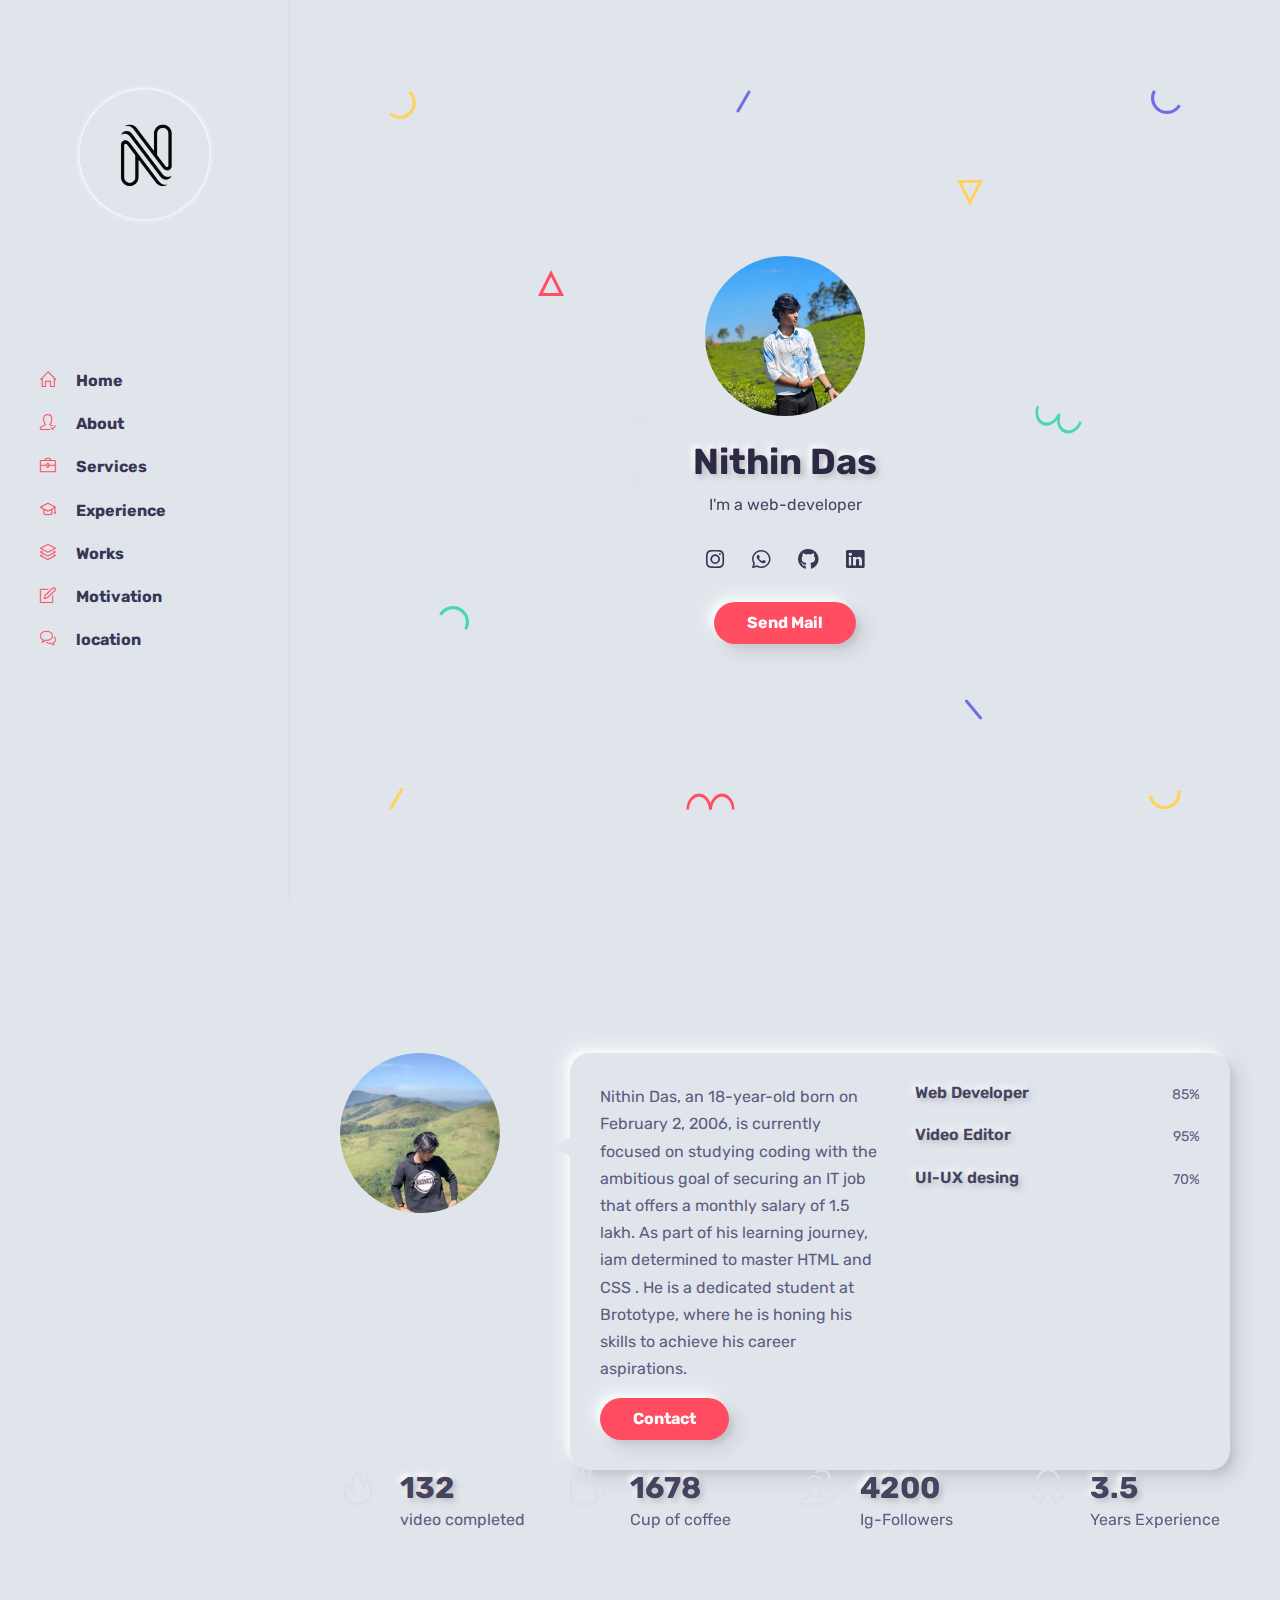
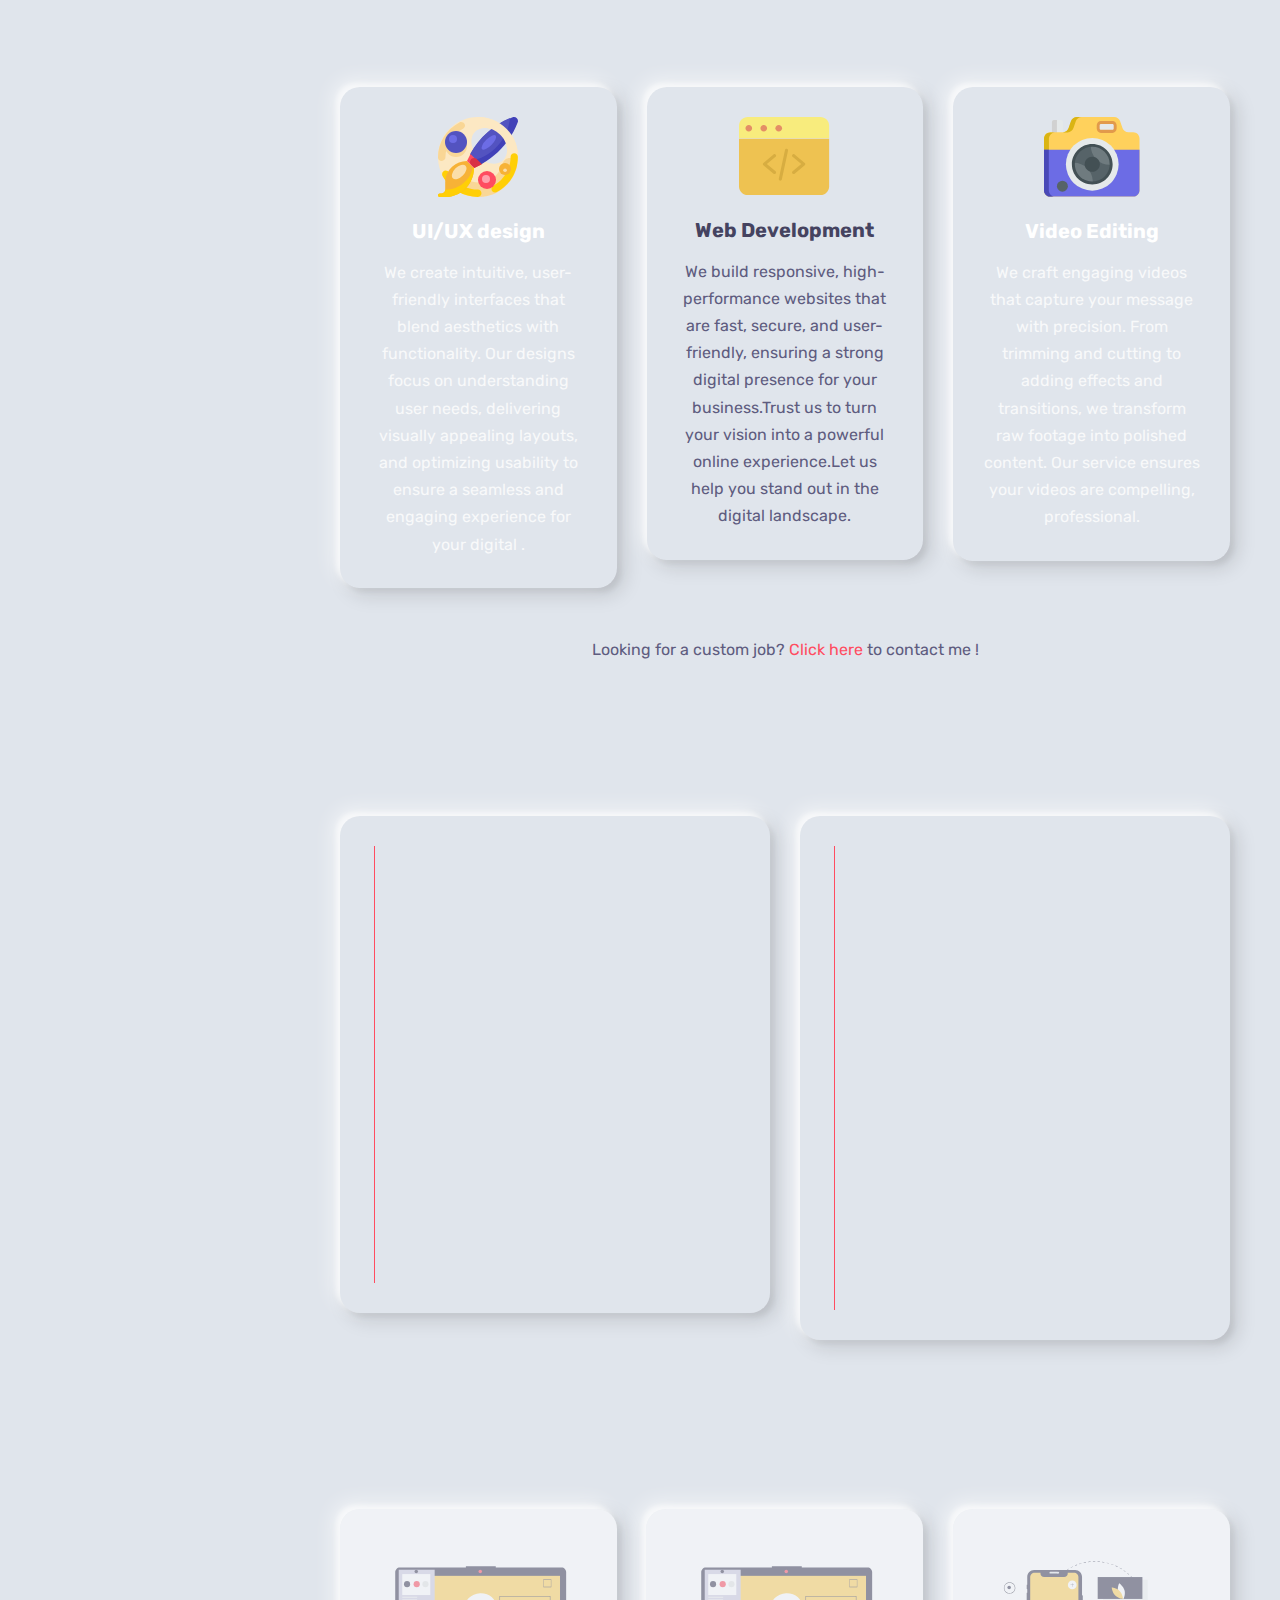
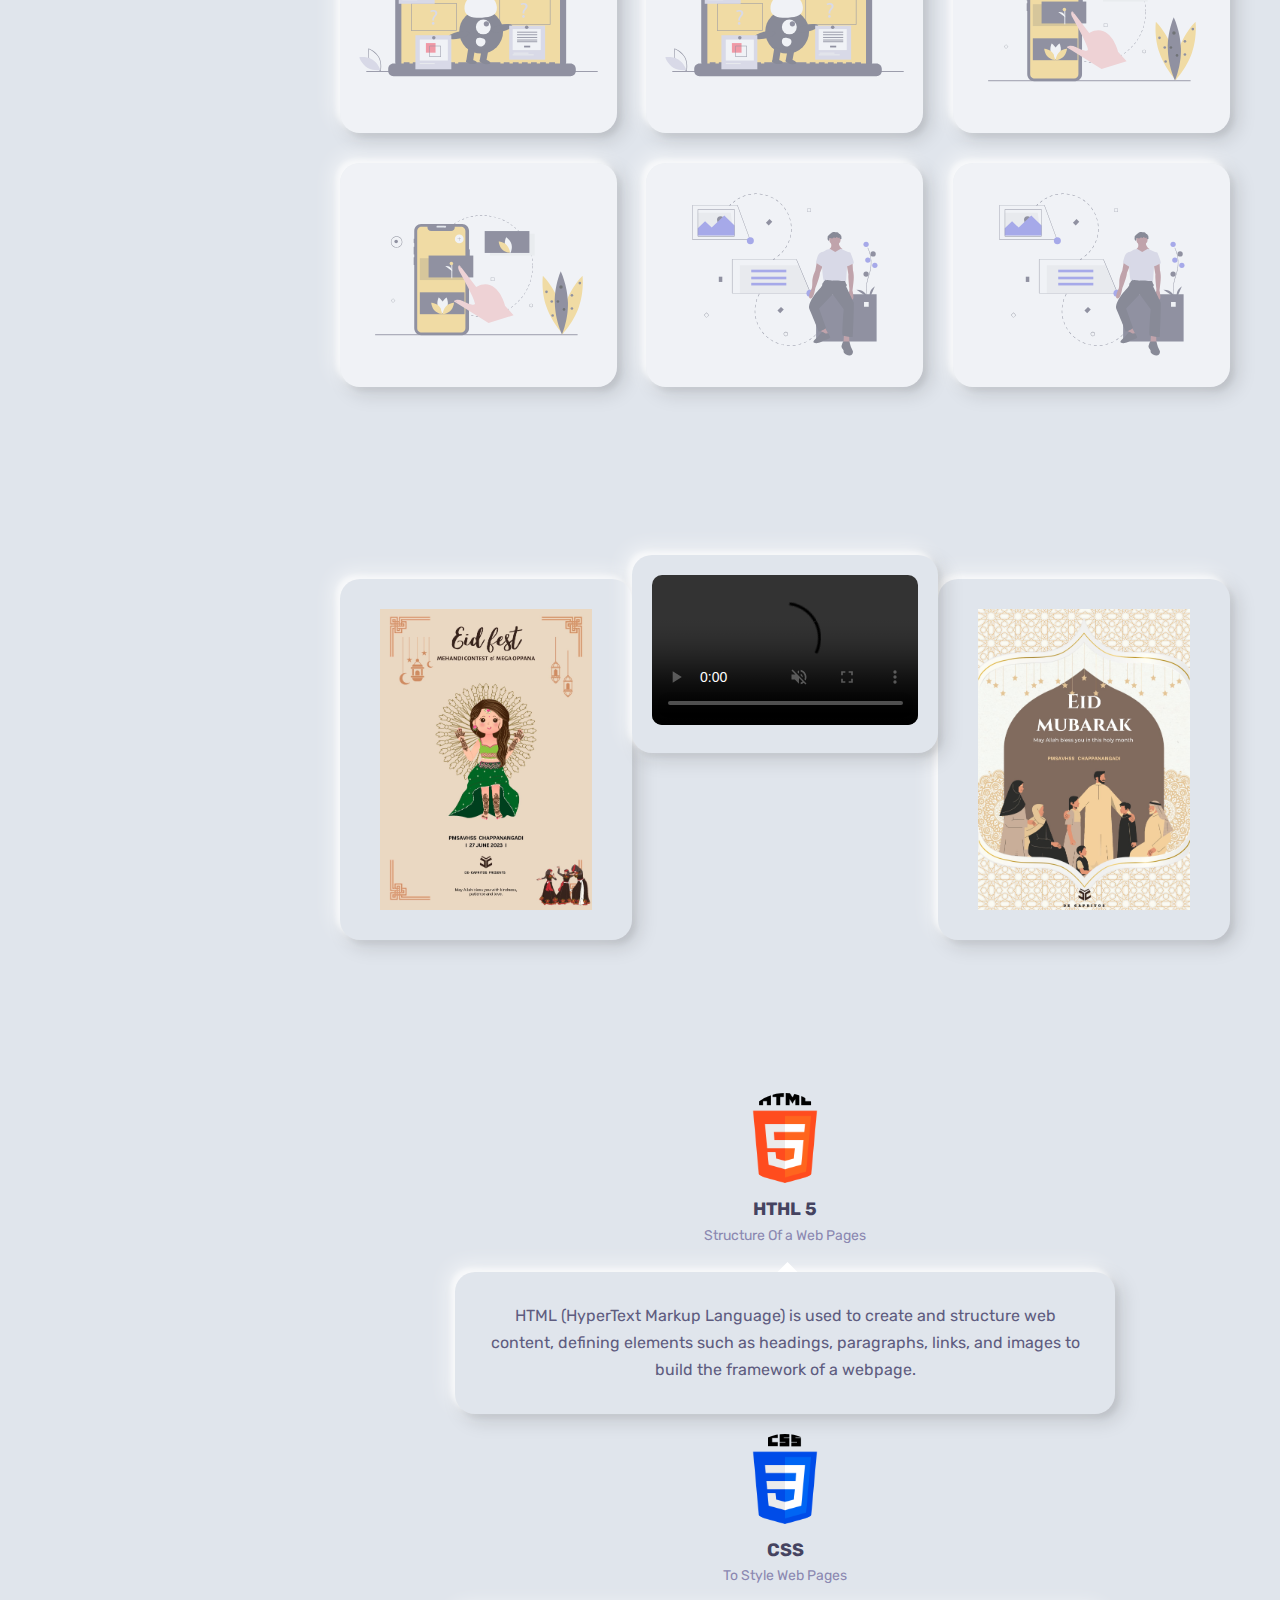
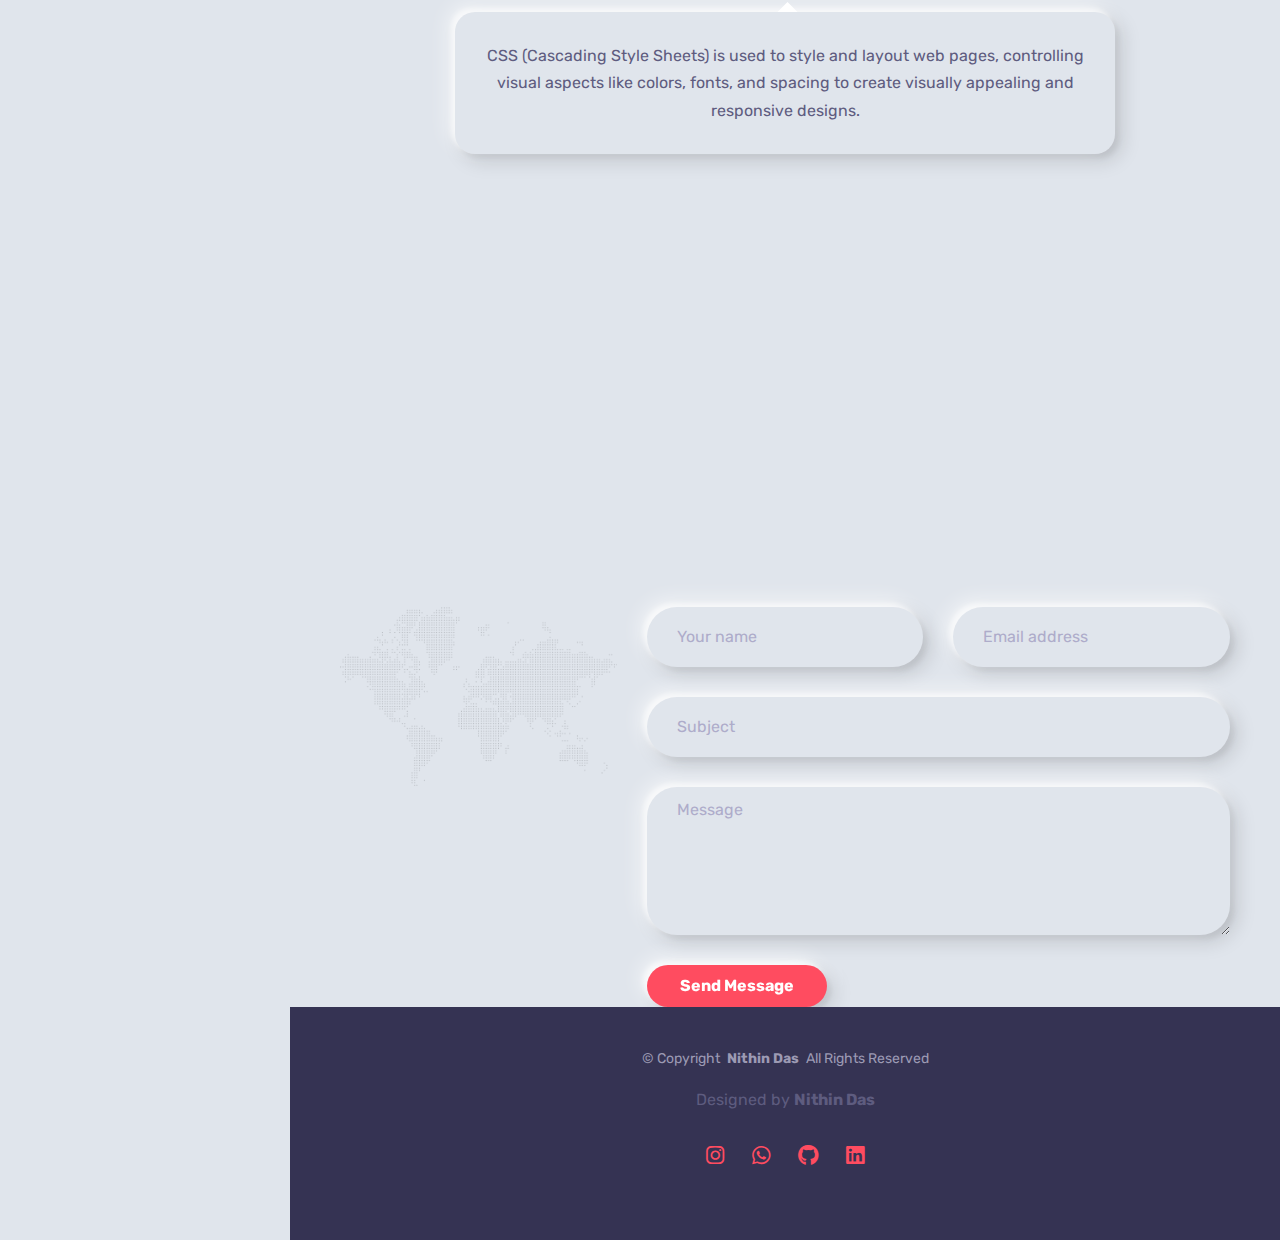
==== index.html @ 5ae53cc2 "nithin" ====
<!DOCTYPE html>
<html lang="en-US">

<head>
	<meta http-equiv="Content-Type" content="text/html; charset=UTF-8">
	<title>www.nithin.com</title>
	<meta name="description" content="Bolby - Portfolio/CV/Resume HTML Template">
	<meta name="viewport" content="width=device-width, initial-scale=1, maximum-scale=1">
	<link rel="shortcut icon" href="images/n letter logo p.png" type="image/x-icon">

	<!-- STYLESHEETS -->
	<link href="https://cdn.jsdelivr.net/npm/bootstrap@5.0.2/dist/css/bootstrap.min.css" rel="stylesheet"
		integrity="sha384-EVSTQN3/azprG1Anm3QDgpJLIm9Nao0Yz1ztcQTwFspd3yD65VohhpuuCOmLASjC" crossorigin="anonymous">
	<link rel="stylesheet" href="css/bootstrap.min.css" type="text/css" media="all">
	<link rel="stylesheet" href="css/all.min.css" type="text/css" media="all">
	<link rel="stylesheet" href="css/simple-line-icons.css" type="text/css" media="all">
	<link rel="stylesheet" href="css/slick.css" type="text/css" media="all">
	<link rel="stylesheet" href="css/animate.css" type="text/css" media="all">
	<link rel="stylesheet" href="css/magnific-popup.css" type="text/css" media="all">
	<link rel="stylesheet" href="css/style.css" type="text/css" media="all">
	<link rel="stylesheet" href="css/nithin.css">

	<script src="https://ajax.googleapis.com/ajax/libs/jquery/3.5.1/jquery.min.js"></script>
</head>

<body>

	<!-- Preloader -->
	<div id="preloader" class="light">
		<div class="outer">
			<!-- Google Chrome -->
			<div class="infinityChrome">
				<div></div>
				<div></div>
				<div></div>
			</div>

			<!-- Safari and others -->
			<div class="infinity">
				<div>
					<span></span>
				</div>
				<div>
					<span></span>
				</div>
				<div>
					<span></span>
				</div>
			</div>
			<!-- Stuff -->
			<svg xmlns="http://www.w3.org/2000/svg" version="1.1" class="goo-outer">
				<defs>
					<filter id="goo">
						<feGaussianBlur in="SourceGraphic" stdDeviation="6" result="blur" />
						<feColorMatrix in="blur" values="1 0 0 0 0  0 1 0 0 0  0 0 1 0 0  0 0 0 18 -7" result="goo" />
						<feBlend in="SourceGraphic" in2="goo" />
					</filter>
				</defs>
			</svg>
		</div>
	</div>

	<!-- mobile header -->
	<header class="mobile-header-1 light">
		<div class="container">
			<!-- menu icon -->
			<div class="menu-icon d-inline-flex mr-4">
				<button>
					<span></span>
				</button>
			</div>
			<!-- logo image -->
			<div class="site-logo">
				<a href="index-light.html">
					<img src="images/n letter logo p.png" alt="logo" />
				</a>
			</div>
		</div>
	</header>

	<!-- desktop header -->
	<header class="desktop-header-1 light d-flex align-items-start flex-column">

		<!-- logo image -->
		<div class="site-logo">
			<a href="index-light.html">
				<img src="images/n letter logo p.png" alt="logo" />
			</a>
		</div>

		<!-- main menu -->
		<nav>
			<ul class="vertical-menu scrollspy">
				<li class="active"><a href="#home"><i class="icon-home"></i>Home</a></li>
				<li><a href="#about"><i class="icon-user-following"></i>About</a></li>
				<li><a href="#services"><i class="icon-briefcase"></i>Services</a></li>
				<li><a href="#experience"><i class="icon-graduation"></i>Experience</a></li>
				<li><a href="#works"><i class="icon-layers"></i>Works</a></li>
				<li><a href="#blog"><i class="icon-note"></i>Motivation</a></li>
				<li><a href="https://www.google.com/maps/search/allpattakulamba/@11.006332,76.066238,430m/data=!3m1!1e3?entry=ttu"
						target="_blank"><i class="icon-bubbles"></i>location</a></li>
			</ul>
		</nav>

		<!-- site footer -->


	</header>

	<!-- main layout -->
	<main class="content">

		<!-- section home -->
		<section id="home" class="home d-flex light align-items-center">
			<div class="container">

				<!-- intro -->
				<div class="intro">
					<!-- avatar image -->
					<img src="images/1714668576615.jpg" alt="Bolby" class="mb-4  rounded-circle nithin" />

					<!-- info -->
					<h1 class="mb-2 mt-0">Nithin Das</h1>
					<span>I'm a <span class="text-rotating">web-developer,video editor
						</span></span>

					<!-- social icons -->
					<ul class="social-icons light list-inline mb-0 mt-4">
						<li class="list-inline-item"><a href="https://www.instagram.com/ni7hinxx/" target="_blank"><i
									class="fab fa-instagram"></i></a></li>
						<li class="list-inline-item"><a href="https://wa.link/eezrcc" target="_blank"><i
									class="fab fa-whatsapp"></i></a></li>
						<li class="list-inline-item"><a href="https://github.com/nithindas-k" target="_blank"><i
									class="fab fa-github"></i></a></li>
						<li class="list-inline-item"><a
								href="https://www.linkedin.com/in/nithin-das-9b932123a?utm_source=share&utm_campaign=share_via&utm_content=profile&utm_medium=android_app "
								target="_blank"><i class="fab fa-linkedin"></i></a></li>

					</ul>

					<!-- buttons -->
					<div class="mt-4">
						<a href="#contact" class="btn btn-default">Send Mail</a>
					</div>
				</div>

				<!-- scroll down mouse wheel -->
				<!-- <div class="scroll-down light">
				<a href="#about" class="mouse-wrapper">
					<span>Scroll Down</span>
					<span class="mouse">
						<span class="wheel"></span>
					</span>
				</a>
			</div> -->

				<!-- parallax layers -->
				<div class="parallax" data-relative-input="true">

					<svg width="27" height="29" data-depth="0.3" class="layer p1" xmlns="http://www.w3.org/2000/svg">
						<path
							d="M21.15625.60099c4.37954 3.67487 6.46544 9.40612 5.47254 15.03526-.9929 5.62915-4.91339 10.30141-10.2846 12.25672-5.37122 1.9553-11.3776.89631-15.75715-2.77856l2.05692-2.45134c3.50315 2.93948 8.3087 3.78663 12.60572 2.22284 4.297-1.5638 7.43381-5.30209 8.22768-9.80537.79387-4.50328-.8749-9.08872-4.37803-12.02821L21.15625.60099z"
							fill="#FFD15C" fill-rule="evenodd" />
					</svg>

					<svg width="26" height="26" data-depth="0.2" class="layer p2" xmlns="http://www.w3.org/2000/svg">
						<path d="M13 3.3541L2.42705 24.5h21.1459L13 3.3541z" stroke="#FF4C60" stroke-width="3"
							fill="none" fill-rule="evenodd" />
					</svg>

					<svg width="30" height="25" data-depth="0.3" class="layer p3" xmlns="http://www.w3.org/2000/svg">
						<path
							d="M.1436 8.9282C3.00213 3.97706 8.2841.92763 14.00013.92796c5.71605.00032 10.9981 3.04992 13.85641 8 2.8583 4.95007 2.8584 11.0491-.00014 16.00024l-2.77128-1.6c2.28651-3.96036 2.28631-8.84002.00011-12.8002-2.2862-3.96017-6.5124-6.40017-11.08513-6.4-4.57271.00018-8.79872 2.43984-11.08524 6.4002l-2.77128-1.6z"
							fill="#44D7B6" fill-rule="evenodd" />
					</svg>

					<svg width="15" height="23" data-depth="0.6" class="layer p4" xmlns="http://www.w3.org/2000/svg">
						<rect transform="rotate(30 9.86603 10.13397)" x="7" width="3" height="25" rx="1.5"
							fill="#FFD15C" fill-rule="evenodd" />
					</svg>

					<svg width="15" height="23" data-depth="0.2" class="layer p5" xmlns="http://www.w3.org/2000/svg">
						<rect transform="rotate(30 9.86603 10.13397)" x="7" width="3" height="25" rx="1.5"
							fill="#6C6CE5" fill-rule="evenodd" />
					</svg>

					<svg width="49" height="17" data-depth="0.5" class="layer p6" xmlns="http://www.w3.org/2000/svg">
						<g fill="#FF4C60" fill-rule="evenodd">
							<path
								d="M.5 16.5c0-5.71709 2.3825-10.99895 6.25-13.8567 3.8675-2.85774 8.6325-2.85774 12.5 0C23.1175 5.50106 25.5 10.78292 25.5 16.5H23c0-4.57303-1.90625-8.79884-5-11.08535-3.09375-2.28652-6.90625-2.28652-10 0C4.90625 7.70116 3 11.92697 3 16.5H.5z" />
							<path
								d="M23.5 16.5c0-5.71709 2.3825-10.99895 6.25-13.8567 3.8675-2.85774 8.6325-2.85774 12.5 0C46.1175 5.50106 48.5 10.78292 48.5 16.5H46c0-4.57303-1.90625-8.79884-5-11.08535-3.09375-2.28652-6.90625-2.28652-10 0-3.09375 2.28651-5 6.51232-5 11.08535h-2.5z" />
						</g>
					</svg>

					<svg width="26" height="26" data-depth="0.4" class="layer p7" xmlns="http://www.w3.org/2000/svg">
						<path d="M13 22.6459L2.42705 1.5h21.1459L13 22.6459z" stroke="#FFD15C" stroke-width="3"
							fill="none" fill-rule="evenodd" />
					</svg>

					<svg width="19" height="21" data-depth="0.3" class="layer p8" xmlns="http://www.w3.org/2000/svg">
						<rect transform="rotate(-40 6.25252 10.12626)" x="7" width="3" height="25" rx="1.5"
							fill="#6C6CE5" fill-rule="evenodd" />
					</svg>

					<svg width="30" height="25" data-depth="0.3" data-depth-y="-1.30" class="layer p9"
						xmlns="http://www.w3.org/2000/svg">
						<path
							d="M29.8564 16.0718c-2.85854 4.95114-8.1405 8.00057-13.85654 8.00024-5.71605-.00032-10.9981-3.04992-13.85641-8-2.8583-4.95007-2.8584-11.0491.00014-16.00024l2.77128 1.6c-2.28651 3.96036-2.28631 8.84002-.00011 12.8002 2.2862 3.96017 6.5124 6.40017 11.08513 6.4 4.57271-.00018 8.79872-2.43984 11.08524-6.4002l2.77128 1.6z"
							fill="#6C6CE5" fill-rule="evenodd" />
					</svg>

					<svg width="47" height="29" data-depth="0.2" class="layer p10" xmlns="http://www.w3.org/2000/svg">
						<g fill="#44D7B6" fill-rule="evenodd">
							<path
								d="M46.78878 17.19094c-1.95535 5.3723-6.00068 9.52077-10.61234 10.8834-4.61167 1.36265-9.0893-.26708-11.74616-4.27524-2.65686-4.00817-3.08917-9.78636-1.13381-15.15866l2.34923.85505c-1.56407 4.29724-1.2181 8.92018.90705 12.12693 2.12514 3.20674 5.70772 4.5107 9.39692 3.4202 3.68921-1.0905 6.92581-4.40949 8.48988-8.70673l2.34923.85505z" />
							<path
								d="M25.17585 9.32448c-1.95535 5.3723-6.00068 9.52077-10.61234 10.8834-4.61167 1.36264-9.0893-.26708-11.74616-4.27525C.16049 11.92447-.27182 6.14628 1.68354.77398l2.34923.85505c-1.56407 4.29724-1.2181 8.92018.90705 12.12692 2.12514 3.20675 5.70772 4.5107 9.39692 3.4202 3.68921-1.0905 6.92581-4.40948 8.48988-8.70672l2.34923.85505z" />
						</g>
					</svg>

					<svg width="33" height="20" data-depth="0.5" class="layer p11" xmlns="http://www.w3.org/2000/svg">
						<path
							d="M32.36774.34317c.99276 5.63023-1.09332 11.3614-5.47227 15.03536-4.37895 3.67396-10.3855 4.73307-15.75693 2.77837C5.76711 16.2022 1.84665 11.53014.8539 5.8999l3.15139-.55567c.7941 4.50356 3.93083 8.24147 8.22772 9.8056 4.29688 1.56413 9.10275.71673 12.60554-2.2227C28.34133 9.98771 30.01045 5.4024 29.21635.89884l3.15139-.55567z"
							fill="#FFD15C" fill-rule="evenodd" />
					</svg>

				</div>
			</div>

		</section>

		<!-- section about -->
		<section id="about">

			<div class="container">

				<!-- section title -->
				<h2 class="section-title wow fadeInUp">About Me</h2>

				<div class="spacer" data-height="60"></div>

				<div class="row">

					<div class="col-md-3">
						<div class="text-center text-md-left  ">
							<!-- avatar image -->
							<img src="images/two.jpg" alt="Bolby" class="rounded-circle new" />
						</div>
						<div class="spacer d-md-none d-lg-none" data-height="30"></div>
					</div>

					<div class="col-md-9 triangle-left-md triangle-top-sm">
						<div class="rounded bg-white shadow-dark padding-30">
							<div class="row">
								<div class="col-md-6">
									<!-- about text -->
									<p>Nithin Das, an 18-year-old born on February 2, 2006, is currently focused on
										studying
										coding with the ambitious goal of securing an IT job that offers a monthly
										salary of 1.5 lakh. As part of his learning journey, iam determined to
										master HTML and CSS . He is a dedicated student at
										Brototype, where he is honing his skills to achieve his career aspirations.</p>
									<div class="mt-3">
										<a href="#" class="btn btn-default">Contact</a>
									</div>
									<div class="spacer d-md-none d-lg-none" data-height="30"></div>
								</div>
								<div class="col-md-6">
									<!-- skill item -->
									<div class="skill-item">
										<div class="skill-info clearfix">
											<h4 class="float-left mb-3 mt-0">Web Developer</h4>
											<span class="float-right">85%</span>
										</div>
										<div class="progress">
											<div class="progress-bar data-background" role="progressbar"
												aria-valuemin="0" aria-valuemax="100" aria-valuenow="85"
												data-color="#FFD15C">
											</div>
										</div>
										<div class="spacer" data-height="20"></div>
									</div>

									<!-- skill item -->
									<div class="skill-item">
										<div class="skill-info clearfix">
											<h4 class="float-left mb-3 mt-0"> Video Editor</h4>
											<span class="float-right">95%</span>
										</div>
										<div class="progress">
											<div class="progress-bar data-background" role="progressbar"
												aria-valuemin="0" aria-valuemax="100" aria-valuenow="95"
												data-color="#FF4C60">
											</div>
										</div>
										<div class="spacer" data-height="20"></div>
									</div>

									<!-- skill item -->
									<div class="skill-item">
										<div class="skill-info clearfix">
											<h4 class="float-left mb-3 mt-0">UI-UX desing</h4>
											<span class="float-right">70%</span>
										</div>
										<div class="progress">
											<div class="progress-bar data-background" role="progressbar"
												aria-valuemin="0" aria-valuemax="100" aria-valuenow="70"
												data-color="#6C6CE5">
											</div>
										</div>
									</div>
								</div>
							</div>
						</div>
					</div>

				</div>
				<!-- row end -->

				<div class="spacer" data-height="70"></div>

				<div class="row">

					<div class="col-md-3 col-sm-6">
						<!-- fact item -->
						<div class="fact-item">
							<span class="icon icon-fire"></span>
							<div class="details">
								<h3 class="mb-0 mt-0 number"><em class="count">132</em></h3>
								<p class="mb-0">video completed</p>
							</div>
						</div>
						<div class="spacer d-md-none d-lg-none" data-height="30"></div>
					</div>

					<div class="col-md-3 col-sm-6">
						<!-- fact item -->
						<div class="fact-item">
							<span class="icon icon-cup"></span>
							<div class="details">
								<h3 class="mb-0 mt-0 number"><em class="count">1678</em></h3>
								<p class="mb-0">Cup of coffee</p>
							</div>
						</div>
						<div class="spacer d-md-none d-lg-none" data-height="30"></div>
					</div>

					<div class="col-md-3 col-sm-6">
						<!-- fact item -->
						<div class="fact-item">
							<span class="icon icon-people"></span>
							<div class="details">
								<h3 class="mb-0 mt-0 number"><em class="count">4200</em></h3>
								<p class="mb-0"> Ig-Followers</p>
							</div>
						</div>
						<div class="spacer d-md-none d-lg-none" data-height="30"></div>
					</div>

					<div class="col-md-3 col-sm-6">
						<!-- fact item -->
						<div class="fact-item">
							<span class="icon icon-badge"></span>
							<div class="details">
								<h3 class="mb-0 mt-0 number"><em class="count">3.5</em></h3>
								<p class="mb-0">Years Experience</p>
							</div>
						</div>
					</div>

				</div>

			</div>

		</section>

		<!-- section services -->
		<section id="services">

			<div class="container">

				<!-- section title -->
				<h2 class="section-title wow fadeInUp">Services</h2>

				<div class="spacer" data-height="60"></div>

				<div class="row">

					<div class="col-md-4">
						<!-- service box -->
						<div class="service-box rounded data-background padding-30 text-center text-light shadow-blue"
							data-color="#6C6CE5">
							<img src="images/service-1.svg" alt="UI/UX design" />
							<h3 class="mb-3 mt-0">UI/UX design</h3>
							<p class="mb-0">We create intuitive, user-friendly interfaces that blend aesthetics with
								functionality. Our designs focus on understanding user needs, delivering visually
								appealing layouts, and optimizing usability to ensure a seamless and engaging experience
								for your digital .</p>
						</div>
						<div class="spacer d-md-none d-lg-none" data-height="30"></div>
					</div>

					<div class="col-md-4" data-wow-delay="0.2s">
						<!-- service box -->
						<div class="service-box rounded data-background padding-30 text-center shadow-yellow"
							data-color="#F9D74C">
							<img src="images/service-2.svg" alt="UI/UX design" />
							<h3 class="mb-3 mt-0">Web Development</h3>
							<p class="mb-0">We build responsive, high-performance websites that are fast, secure, and
								user-friendly, ensuring a strong digital presence for your business.Trust us to turn
								your vision into a powerful online experience.Let us help you stand out in the digital
								landscape.

							</p>
						</div>
						<div class="spacer d-md-none d-lg-none" data-height="30"></div>
					</div>

					<div class="col-md-4" data-wow-delay="0.4s">
						<!-- service box -->
						<div class="service-box rounded data-background padding-30 text-center text-light shadow-pink"
							data-color="#F97B8B">
							<img src="images/service-3.svg" alt="UI/UX design" />
							<h3 class="mb-3 mt-0">Video Editing</h3>
							<p class="mb-0">We craft engaging videos that capture your message with precision. From
								trimming and cutting to adding effects and transitions, we transform raw footage into
								polished content. Our service ensures your videos are compelling, professional.</p>
						</div>
					</div>

				</div>

				<div class="mt-5 text-center">
					<p class="mb-0">Looking for a custom job? <a href="#contact">Click here</a> to contact me ! </p>
				</div>

			</div>

		</section>

		<!-- section experience -->
		<section id="experience">

			<div class="container">

				<!-- section title -->
				<h2 class="section-title wow fadeInUp">Education & Experience</h2>

				<div class="spacer" data-height="60"></div>

				<div class="row">

					<div class="col-md-6">

						<!-- timeline wrapper -->
						<div class="timeline edu bg-white rounded shadow-dark padding-30 overflow-hidden">

							<!-- timeline item -->
							<div class="timeline-container wow fadeInUp">
								<div class="content">
									<span class="time">2022</span>
									<h3 class="title">SSLC</h3>
									<p>I successfully completed my SSLC in 2022 at PMSAVHSS Chappanangadi School, where
										I built a strong foundation for my further studies and career ambitions.







									</p>
								</div>
							</div>

							<!-- timeline item -->
							<div class="timeline-container wow fadeInUp" data-wow-delay="0.2s">
								<div class="content">
									<span class="time">2022-2024</span>
									<h3 class="title">higher secondary</h3>
									<p>I completed my higher secondary education at PMSAVHSS Chappanangadi from 2022 to
										2024, further strengthening my academic foundation and preparing for my future
										career in the IT field.







									</p>
								</div>
							</div>

							<!-- timeline item -->


							<!-- main line -->
							<span class="line"></span>

						</div>

					</div>

					<div class="col-md-6">

						<!-- responsive spacer -->
						<div class="spacer d-md-none d-lg-none" data-height="30"></div>

						<!-- timeline wrapper -->
						<div class="timeline exp bg-white rounded shadow-dark padding-30 overflow-hidden">

							<!-- timeline item -->
							<div class="timeline-container wow fadeInUp">
								<div class="content">
									<span class="time">2022 to 2024</span>
									<h3 class="title">Video Editing</h3>
									<p>We turn raw footage into polished, professional videos with expert cuts, effects,
										and transitions. Let us enhance your story with high-quality editing that
										captivates your audience.
									</p>
								</div>
							</div>

							<!-- timeline item -->
							<div class="timeline-container wow fadeInUp" data-wow-delay="0.2s">
								<div class="content">
									<span class="time">currently</span>
									<h3 class="title">Brototype</h3>
									<p>Brototype is a top tech training institute that turns aspiring developers into
										industry-ready professionals through hands-on learning, real-world projects, and
										expert mentorship.







									</p>
								</div>
							</div>

							<!-- timeline item -->


							<!-- main line -->
							<span class="line"></span>

						</div>

					</div>

				</div>

			</div>

		</section>

		<!-- section works -->
		<section id="works">

			<div class="container">

				<!-- section title -->
				<h2 class="section-title wow fadeInUp">Recent works</h2>

				<div class="spacer" data-height="60"></div>



				<!-- portolio wrapper -->
				<div class="row portfolio-wrapper">

					<!-- kalolsavam item -->
					<div class="col-md-4 col-sm-6 grid-item art">
						<a href="images/main video.mp4" class="work-video">
							<div class="portfolio-item rounded shadow-dark">
								<div class="details">
									<span class="term">video</span>
									<h4 class="title">kalolsavam project </h4>
									<span class="more-button"><i class="icon-camrecorder"></i></span>
								</div>
								<div class="thumb">
									<img src="images/works/6.svg" alt="Portfolio-title" />
									<div class="mask"></div>
								</div>
							</div>
						</a>
					</div>

					<!-- portfolio item -->
					<div class="col-md-4 col-sm-6 grid-item creative design">
						<a href="images/ONAM.mp4" class="work-video">
							<div class="portfolio-item rounded shadow-dark">
								<div class="details">
									<span class="term">video</span>
									<h4 class="title">Onam</h4>
									<span class="more-button"><i class="icon-camrecorder"></i></span>
								</div>
								<div class="thumb">
									<img src="images/works/6.svg" alt="Portfolio-title" />
									<div class="mask"></div>
								</div>
							</div>
						</a>
						<div id="small-dialog" class="white-popup zoom-anim-dialog mfp-hide">
							<img src="images/single-work.svg" alt="Title" />
							<h2>Guest App Walkthrough Screens</h2>
							<p>Lorem ipsum dolor sit amet, consectetur adipiscing elit. Etiam hendrerit nibh in massa
								semper rutrum. In rhoncus eleifend mi id tempus.</p>
							<p>Donec consectetur, libero at pretium euismod, nisl felis lobortis urna, id tristique nisl
								lectus eget ligula.</p>
							<a href="#" class="btn btn-default">View on Dribbble</a>
						</div>
					</div>

					<!-- portfolio item -->
					<div class="col-md-4 col-sm-6 grid-item branding">
						<a href="https://nithindas-k.github.io/Netflix-clone-web-1/" target="_blank">
							<div class="portfolio-item rounded shadow-dark">
								<div class="details">
									<span class="term">website</span>
									<h4 class="title">netflix-clone</h4>
									<span class="more-button"><i class="icon-link"></i></span>
								</div>
								<div class="thumb">
									<img src="images/works/3.svg" alt="Portfolio-title" />
									<div class="mask"></div>
								</div>
							</div>
						</a>
					</div>

					<!-- portfolio item -->
					<div class="col-md-4 col-sm-6 grid-item creative">
						<a href="https://nithindas-k.github.io/tesla-clone-web-2/" target="_blank">
							<div class="portfolio-item rounded shadow-dark">
								<div class="details">
									<span class="term">website</span>
									<h4 class="title">Tesla-Clone</h4>
									<span class="more-button"><i class="icon-link"></i></span>
								</div>
								<div class="thumb">
									<img src="images/works/3.svg" alt="Portfolio-title" />
									<div class="mask"></div>
								</div>
							</div>
						</a>
					</div>

					<!-- portfolio item -->
					<div class="col-md-4 col-sm-6 grid-item art branding">
						<a href="#" class="gallery-link">
							<div class="portfolio-item rounded shadow-dark">
								<div class="details">
									<span class="term">Poster</span>
									<h4 class="title">Poster</h4>
									<span class="more-button"><i class="icon-picture"></i></span>
								</div>
								<div class="thumb">
									<img src="images/works/1.svg" alt="Portfolio-title" />
									<div class="mask"></div>
								</div>
							</div>
						</a>
						<div id="gallery-1" class="gallery mfp-hide">
							<a href="images/poster/onamposter.jpg"></a>
							<a href="images/poster/kalolsavamposter.jpg"></a>
						</div>
					</div>

					<!-- portfolio item -->
					<div class="col-md-4 col-sm-6 grid-item creative design">
						<a href="#" class="gallery-link">
							<div class="portfolio-item rounded shadow-dark">
								<div class="details">
									<span class="term">More poster</span>
									<h4 class="title">poster</h4>
									<span class="more-button"><i class="icon-picture"></i></span>
								</div>
								<div class="thumb">
									<img src="images/works/1.svg" alt="Portfolio-title" />
									<div class="mask"></div>
								</div>
							</div>
						</a>

						<div id="gallery-4" class="gallery mfp-hide">
							<a href="images/poster/chr.jpg"></a>
							<a href="images/poster/eid1.jpg"></a>
						</div>


					</div>

				</div>



			</div>

		</section>

		<!-- section prices -->
		<section id="prices">

			<div class="container">

				<!-- section title -->
				<h2 class="section-title wow fadeIn">popular works</h2>

				<div class="spacer" data-height="60"></div>

				<div class="row">

					<div class="col-md-4 pr-md-0 mt-md-4 mt-0">
						<!-- price item -->
						<div class="price-item bg-white rounded shadow-dark text-center">
							<img src="images/poster/girl.jpg" alt="">

						</div>
					</div>

					<div class="col-md-4 px-md-0 my-4 my-md-0">
						<!-- price item recommended-->
						<div class="price-item bg-white rounded shadow-dark text-center best  video  ">
							<span class="badge"></span>

							<video src="images/CAR.mp4" controls muted loop autoplay width="100%" height="100%"></video>
						</div>
					</div>

					<div class="col-md-4 pl-md-0 mt-md-4 mt-0">
						<!-- price item -->
						<div class="price-item bg-white rounded shadow-dark text-center">

							<img src="images/poster/edi2.jpg" alt="">
						</div>
					</div>

				</div>

			</div>

		</section>

		<!-- section testimonials -->
		<section id="testimonials">

			<div class="container">

				<!-- section title -->
				<h2 class="section-title wow fadeInUp">Languages</h2>

				<div class="spacer" data-height="60"></div>

				<!-- testimonials wrapper -->
				<div class="testimonials-wrapper">

					<!-- testimonial item -->
					<div class="testimonial-item text-center mx-auto">
						<div class="thumb mb-3 mx-auto">
							<img src="images/html-5.png" alt="customer-name" id="language" />
						</div>
						<h4 class="mt-3 mb-0">HTHL 5</h4>
						<span class="subtitle">Structure Of a Web Pages</span>
						<div class="bg-white padding-30 shadow-dark rounded triangle-top position-relative mt-4">
							<p class="mb-0">HTML (HyperText Markup Language) is used to create and structure web
								content, defining elements such as headings, paragraphs, links, and images to build the
								framework of a webpage.

							</p>
						</div>
					</div>

					<!-- testimonial item -->
					<div class="testimonial-item text-center mx-auto">
						<div class="thumb mb-3 mx-auto">
							<img src="images/css-3.png" alt="customer-name" id="language" />
						</div>
						<h4 class="mt-3 mb-0">CSS</h4>
						<span class="subtitle">To Style Web Pages</span>
						<div class="bg-white padding-30 shadow-dark rounded triangle-top position-relative mt-4">
							<p class="mb-0">CSS (Cascading Style Sheets) is used to style and layout web pages,
								controlling visual aspects like colors, fonts, and spacing to create visually appealing
								and responsive designs.






							</p>
						</div>
					</div>

				</div>



			</div>

		</section>

		<!-- section blog -->
		<section id="blog">

			<div class="container">

				<!-- section title -->
				<h2 class="section-title wow fadeInUp">Motivational Thoughts</h2>

				<div class="spacer" data-height="60"></div>

				<div class="row blog-wrapper">

					<div class="col-md-4">
						<!-- blog item -->
						<div class="blog-item rounded bg-white shadow-dark wow fadeIn">
							<div class="thumb" style="text-align: center;">
								<h3>"Dream big, work relentlessly,  &nbsp;succeed....."</h3>
									
								
							</div>
							
						</div>
					</div>

					<div class="col-md-4">
						<!-- blog item -->
						<div class="blog-item rounded bg-white shadow-dark wow fadeIn">
							<div class="thumb" style="text-align: center;">
								<h3>
									"Believe, strive, persist, achieve, repeat."</h3>
							</div>
							
						</div>
					</div>

					<div class="col-md-4">
						<!-- blog item -->
						<div class="blog-item rounded bg-white shadow-dark wow fadeIn">
							<div class="thumb" style="text-align: center;" >
							<h3>"Stay focused, conquer every challenge."</h3>
							</div>
							
						</div>
					</div>

				</div>

			</div>

		</section>

		<!-- section contact -->
		<section id="contact">

			<div class="container">

				<!-- section title -->
				<h2 class="section-title wow fadeInUp">For More Details</h2>

				<div class="spacer" data-height="60"></div>

				<div class="row">

					<div class="col-md-4">
						<!-- contact info -->
						<div class="contact-info">
							<h3 class="wow fadeInUp">Let's talk about everything!</h3>

						</div>
					</div>

					<div class="col-md-8">
						<!-- Contact Form -->
						<form id="submit-form"  class="contact-form mt-6" >

							<div class="messages"></div>

							<div class="row">
								<div class="column col-md-6">
									<!-- Name input -->
									<div class="form-group">
										<input type="text" class="form-control" name="InputName" id="InputName"
											placeholder="Your name" required="required" data-error="Name is required.">
										<div class="help-block with-errors"></div>
									</div>
								</div>

								<div class="column col-md-6">
									<!-- Email input -->
									<div class="form-group">
										<input type="email" class="form-control" id="InputEmail" name="InputEmail"
											placeholder="Email address" required="required"
											data-error="Email is required.">
										<div class="help-block with-errors"></div>
									</div>
								</div>

								<div class="column col-md-12">
									<!-- Email input -->
									<div class="form-group">
										<input type="text" class="form-control" id="InputSubject" name="InputSubject"
											placeholder="Subject" required="required" data-error="Subject is required.">
										<div class="help-block with-errors"></div>
									</div>
								</div>

								<div class="column col-md-12">
									<!-- Message textarea -->
									<div class="form-group">
										<textarea name="InputMessage" id="InputMessage" class="form-control" rows="5"
											placeholder="Message" required="required"
											data-error="Message is required."></textarea>
										<div class="help-block with-errors"></div>
									</div>
								</div>
							</div>

							<button type="submit" name="submit" id="submit" value="Submit" class="btn btn-default">Send
								Message</button><!-- Send Button -->

						</form>
						<!-- Contact Form end -->
					</div>

				</div>

			</div>

		</section>

		<div class="spacer" data-height="96"></div>
		<footer id="footer" class="footer position-relative light-background">

			<div class="container">
			  <div class="copyright text-center ">
				<p>© <span>Copyright</span> <strong class="px-1 sitename">Nithin Das</strong> <span>All Rights Reserved</span></p>
			  </div>
			  <div class="credits">
				<!-- All the links in the footer should remain intact. -->
				<!-- You can delete the links only if you've purchased the pro version. -->
				<!-- Licensing information: https://bootstrapmade.com/license/ -->
				<!-- Purchase the pro version with working PHP/AJAX contact form: [buy-url] -->
				Designed by <b>Nithin Das</b>



				<ul class="social-icons light list-inline mb-0 mt-4">
					<li class="list-inline-item"><a href="https://www.instagram.com/ni7hinxx/" target="_blank"><i
								class="fab fa-instagram"></i></a></li>
					<li class="list-inline-item"><a href="https://wa.link/eezrcc" target="_blank"><i
								class="fab fa-whatsapp"></i></a></li>
					<li class="list-inline-item"><a href="https://github.com/nithindas-k" target="_blank"><i
								class="fab fa-github"></i></a></li>
					<li class="list-inline-item"><a
							href="https://www.linkedin.com/in/nithin-das-9b932123a?utm_source=share&utm_campaign=share_via&utm_content=profile&utm_medium=android_app "
							target="_blank"><i class="fab fa-linkedin"></i></a></li>

				</ul>

			  </div>


			  
			</div>
		
		  </footer>
	

	</main>









	<!-- Go to top button -->
	<a href="javascript:" id="return-to-top"><i class="fas fa-arrow-up"></i></a>

	<!-- SCRIPTS -->





	<script src="https://cdn.jsdelivr.net/npm/bootstrap@5.0.2/dist/js/bootstrap.bundle.min.js"
		integrity="sha384-MrcW6ZMFYlzcLA8Nl+NtUVF0sA7MsXsP1UyJoMp4YLEuNSfAP+JcXn/tWtIaxVXM"
		crossorigin="anonymous"></script>
	<script src="js/jquery-1.12.3.min.js"></script>
	<script src="js/jquery.easing.min.js"></script>
	<script src="js/jquery.waypoints.min.js"></script>
	<script src="js/jquery.counterup.min.js"></script>
	<script src="js/popper.min.js"></script>
	<script src="js/bootstrap.min.js"></script>
	<script src="js/isotope.pkgd.min.js"></script>
	<script src="js/infinite-scroll.min.js"></script>
	<script src="js/imagesloaded.pkgd.min.js"></script>
	<script src="js/slick.min.js"></script>
	<script src="js/contact.js"></script>
	<script src="js/validator.js"></script>
	<script src="js/wow.min.js"></script>
	<script src="js/morphext.min.js"></script>
	<script src="js/parallax.min.js"></script>
	<script src="js/jquery.magnific-popup.min.js"></script>
	<script src="js/custom.js"></script>


	<script>
		$("#submit-form").submit((e) => {
			e.preventDefault()
			$.ajax({
				url: "https://script.google.com/macros/s/AKfycbw_FPr2-Yzl5ifQ8MXSOwlZBTRmEhjuhtWpzKRJJG5H2gK8aohpOBWMuZoRgjguPM1C/exec",
				data: $("#submit-form").serialize(),
				method: "post",
				success: function (response) {
					// alert("Form submitted successfully")
					// window.location.reload()
					 window.location.href = "last.html"
				},
				error: function (err) {
					alert("Something Error")

				}
			})
		})
	</script>






</body>

</html>
---- css/simple-line-icons.css ----
@font-face {
  font-family: 'simple-line-icons';
  src: url('../fonts/Simple-Line-Iconsb26c.eot?v=2.4.0');
  src: url('../fonts/Simple-Line-Iconsb26c.eot?v=2.4.0#iefix') format('embedded-opentype'), url('../fonts/Simple-Line-Iconsb26c.html?v=2.4.0') format('woff2'), url('../fonts/Simple-Line-Iconsb26c.ttf?v=2.4.0') format('truetype'), url('../fonts/Simple-Line-Iconsb26c.woff?v=2.4.0') format('woff'), url('../fonts/Simple-Line-Iconsb26c.svg?v=2.4.0#simple-line-icons') format('svg');
  font-weight: normal;
  font-style: normal;
}
/*
 Use the following CSS code if you want to have a class per icon.
 Instead of a list of all class selectors, you can use the generic [class*="icon-"] selector, but it's slower:
*/
.icon-user,
.icon-people,
.icon-user-female,
.icon-user-follow,
.icon-user-following,
.icon-user-unfollow,
.icon-login,
.icon-logout,
.icon-emotsmile,
.icon-phone,
.icon-call-end,
.icon-call-in,
.icon-call-out,
.icon-map,
.icon-location-pin,
.icon-direction,
.icon-directions,
.icon-compass,
.icon-layers,
.icon-menu,
.icon-list,
.icon-options-vertical,
.icon-options,
.icon-arrow-down,
.icon-arrow-left,
.icon-arrow-right,
.icon-arrow-up,
.icon-arrow-up-circle,
.icon-arrow-left-circle,
.icon-arrow-right-circle,
.icon-arrow-down-circle,
.icon-check,
.icon-clock,
.icon-plus,
.icon-minus,
.icon-close,
.icon-event,
.icon-exclamation,
.icon-organization,
.icon-trophy,
.icon-screen-smartphone,
.icon-screen-desktop,
.icon-plane,
.icon-notebook,
.icon-mustache,
.icon-mouse,
.icon-magnet,
.icon-energy,
.icon-disc,
.icon-cursor,
.icon-cursor-move,
.icon-crop,
.icon-chemistry,
.icon-speedometer,
.icon-shield,
.icon-screen-tablet,
.icon-magic-wand,
.icon-hourglass,
.icon-graduation,
.icon-ghost,
.icon-game-controller,
.icon-fire,
.icon-eyeglass,
.icon-envelope-open,
.icon-envelope-letter,
.icon-bell,
.icon-badge,
.icon-anchor,
.icon-wallet,
.icon-vector,
.icon-speech,
.icon-puzzle,
.icon-printer,
.icon-present,
.icon-playlist,
.icon-pin,
.icon-picture,
.icon-handbag,
.icon-globe-alt,
.icon-globe,
.icon-folder-alt,
.icon-folder,
.icon-film,
.icon-feed,
.icon-drop,
.icon-drawer,
.icon-docs,
.icon-doc,
.icon-diamond,
.icon-cup,
.icon-calculator,
.icon-bubbles,
.icon-briefcase,
.icon-book-open,
.icon-basket-loaded,
.icon-basket,
.icon-bag,
.icon-action-undo,
.icon-action-redo,
.icon-wrench,
.icon-umbrella,
.icon-trash,
.icon-tag,
.icon-support,
.icon-frame,
.icon-size-fullscreen,
.icon-size-actual,
.icon-shuffle,
.icon-share-alt,
.icon-share,
.icon-rocket,
.icon-question,
.icon-pie-chart,
.icon-pencil,
.icon-note,
.icon-loop,
.icon-home,
.icon-grid,
.icon-graph,
.icon-microphone,
.icon-music-tone-alt,
.icon-music-tone,
.icon-earphones-alt,
.icon-earphones,
.icon-equalizer,
.icon-like,
.icon-dislike,
.icon-control-start,
.icon-control-rewind,
.icon-control-play,
.icon-control-pause,
.icon-control-forward,
.icon-control-end,
.icon-volume-1,
.icon-volume-2,
.icon-volume-off,
.icon-calendar,
.icon-bulb,
.icon-chart,
.icon-ban,
.icon-bubble,
.icon-camrecorder,
.icon-camera,
.icon-cloud-download,
.icon-cloud-upload,
.icon-envelope,
.icon-eye,
.icon-flag,
.icon-heart,
.icon-info,
.icon-key,
.icon-link,
.icon-lock,
.icon-lock-open,
.icon-magnifier,
.icon-magnifier-add,
.icon-magnifier-remove,
.icon-paper-clip,
.icon-paper-plane,
.icon-power,
.icon-refresh,
.icon-reload,
.icon-settings,
.icon-star,
.icon-symbol-female,
.icon-symbol-male,
.icon-target,
.icon-credit-card,
.icon-paypal,
.icon-social-tumblr,
.icon-social-twitter,
.icon-social-facebook,
.icon-social-instagram,
.icon-social-linkedin,
.icon-social-pinterest,
.icon-social-github,
.icon-social-google,
.icon-social-reddit,
.icon-social-skype,
.icon-social-dribbble,
.icon-social-behance,
.icon-social-foursqare,
.icon-social-soundcloud,
.icon-social-spotify,
.icon-social-stumbleupon,
.icon-social-youtube,
.icon-social-dropbox,
.icon-social-vkontakte,
.icon-social-steam {
  font-family: 'simple-line-icons';
  speak: none;
  font-style: normal;
  font-weight: normal;
  font-variant: normal;
  text-transform: none;
  line-height: 1;
  /* Better Font Rendering =========== */
  -webkit-font-smoothing: antialiased;
  -moz-osx-font-smoothing: grayscale;
}
.icon-user:before {
  content: "\e005";
}
.icon-people:before {
  content: "\e001";
}
.icon-user-female:before {
  content: "\e000";
}
.icon-user-follow:before {
  content: "\e002";
}
.icon-user-following:before {
  content: "\e003";
}
.icon-user-unfollow:before {
  content: "\e004";
}
.icon-login:before {
  content: "\e066";
}
.icon-logout:before {
  content: "\e065";
}
.icon-emotsmile:before {
  content: "\e021";
}
.icon-phone:before {
  content: "\e600";
}
.icon-call-end:before {
  content: "\e048";
}
.icon-call-in:before {
  content: "\e047";
}
.icon-call-out:before {
  content: "\e046";
}
.icon-map:before {
  content: "\e033";
}
.icon-location-pin:before {
  content: "\e096";
}
.icon-direction:before {
  content: "\e042";
}
.icon-directions:before {
  content: "\e041";
}
.icon-compass:before {
  content: "\e045";
}
.icon-layers:before {
  content: "\e034";
}
.icon-menu:before {
  content: "\e601";
}
.icon-list:before {
  content: "\e067";
}
.icon-options-vertical:before {
  content: "\e602";
}
.icon-options:before {
  content: "\e603";
}
.icon-arrow-down:before {
  content: "\e604";
}
.icon-arrow-left:before {
  content: "\e605";
}
.icon-arrow-right:before {
  content: "\e606";
}
.icon-arrow-up:before {
  content: "\e607";
}
.icon-arrow-up-circle:before {
  content: "\e078";
}
.icon-arrow-left-circle:before {
  content: "\e07a";
}
.icon-arrow-right-circle:before {
  content: "\e079";
}
.icon-arrow-down-circle:before {
  content: "\e07b";
}
.icon-check:before {
  content: "\e080";
}
.icon-clock:before {
  content: "\e081";
}
.icon-plus:before {
  content: "\e095";
}
.icon-minus:before {
  content: "\e615";
}
.icon-close:before {
  content: "\e082";
}
.icon-event:before {
  content: "\e619";
}
.icon-exclamation:before {
  content: "\e617";
}
.icon-organization:before {
  content: "\e616";
}
.icon-trophy:before {
  content: "\e006";
}
.icon-screen-smartphone:before {
  content: "\e010";
}
.icon-screen-desktop:before {
  content: "\e011";
}
.icon-plane:before {
  content: "\e012";
}
.icon-notebook:before {
  content: "\e013";
}
.icon-mustache:before {
  content: "\e014";
}
.icon-mouse:before {
  content: "\e015";
}
.icon-magnet:before {
  content: "\e016";
}
.icon-energy:before {
  content: "\e020";
}
.icon-disc:before {
  content: "\e022";
}
.icon-cursor:before {
  content: "\e06e";
}
.icon-cursor-move:before {
  content: "\e023";
}
.icon-crop:before {
  content: "\e024";
}
.icon-chemistry:before {
  content: "\e026";
}
.icon-speedometer:before {
  content: "\e007";
}
.icon-shield:before {
  content: "\e00e";
}
.icon-screen-tablet:before {
  content: "\e00f";
}
.icon-magic-wand:before {
  content: "\e017";
}
.icon-hourglass:before {
  content: "\e018";
}
.icon-graduation:before {
  content: "\e019";
}
.icon-ghost:before {
  content: "\e01a";
}
.icon-game-controller:before {
  content: "\e01b";
}
.icon-fire:before {
  content: "\e01c";
}
.icon-eyeglass:before {
  content: "\e01d";
}
.icon-envelope-open:before {
  content: "\e01e";
}
.icon-envelope-letter:before {
  content: "\e01f";
}
.icon-bell:before {
  content: "\e027";
}
.icon-badge:before {
  content: "\e028";
}
.icon-anchor:before {
  content: "\e029";
}
.icon-wallet:before {
  content: "\e02a";
}
.icon-vector:before {
  content: "\e02b";
}
.icon-speech:before {
  content: "\e02c";
}
.icon-puzzle:before {
  content: "\e02d";
}
.icon-printer:before {
  content: "\e02e";
}
.icon-present:before {
  content: "\e02f";
}
.icon-playlist:before {
  content: "\e030";
}
.icon-pin:before {
  content: "\e031";
}
.icon-picture:before {
  content: "\e032";
}
.icon-handbag:before {
  content: "\e035";
}
.icon-globe-alt:before {
  content: "\e036";
}
.icon-globe:before {
  content: "\e037";
}
.icon-folder-alt:before {
  content: "\e039";
}
.icon-folder:before {
  content: "\e089";
}
.icon-film:before {
  content: "\e03a";
}
.icon-feed:before {
  content: "\e03b";
}
.icon-drop:before {
  content: "\e03e";
}
.icon-drawer:before {
  content: "\e03f";
}
.icon-docs:before {
  content: "\e040";
}
.icon-doc:before {
  content: "\e085";
}
.icon-diamond:before {
  content: "\e043";
}
.icon-cup:before {
  content: "\e044";
}
.icon-calculator:before {
  content: "\e049";
}
.icon-bubbles:before {
  content: "\e04a";
}
.icon-briefcase:before {
  content: "\e04b";
}
.icon-book-open:before {
  content: "\e04c";
}
.icon-basket-loaded:before {
  content: "\e04d";
}
.icon-basket:before {
  content: "\e04e";
}
.icon-bag:before {
  content: "\e04f";
}
.icon-action-undo:before {
  content: "\e050";
}
.icon-action-redo:before {
  content: "\e051";
}
.icon-wrench:before {
  content: "\e052";
}
.icon-umbrella:before {
  content: "\e053";
}
.icon-trash:before {
  content: "\e054";
}
.icon-tag:before {
  content: "\e055";
}
.icon-support:before {
  content: "\e056";
}
.icon-frame:before {
  content: "\e038";
}
.icon-size-fullscreen:before {
  content: "\e057";
}
.icon-size-actual:before {
  content: "\e058";
}
.icon-shuffle:before {
  content: "\e059";
}
.icon-share-alt:before {
  content: "\e05a";
}
.icon-share:before {
  content: "\e05b";
}
.icon-rocket:before {
  content: "\e05c";
}
.icon-question:before {
  content: "\e05d";
}
.icon-pie-chart:before {
  content: "\e05e";
}
.icon-pencil:before {
  content: "\e05f";
}
.icon-note:before {
  content: "\e060";
}
.icon-loop:before {
  content: "\e064";
}
.icon-home:before {
  content: "\e069";
}
.icon-grid:before {
  content: "\e06a";
}
.icon-graph:before {
  content: "\e06b";
}
.icon-microphone:before {
  content: "\e063";
}
.icon-music-tone-alt:before {
  content: "\e061";
}
.icon-music-tone:before {
  content: "\e062";
}
.icon-earphones-alt:before {
  content: "\e03c";
}
.icon-earphones:before {
  content: "\e03d";
}
.icon-equalizer:before {
  content: "\e06c";
}
.icon-like:before {
  content: "\e068";
}
.icon-dislike:before {
  content: "\e06d";
}
.icon-control-start:before {
  content: "\e06f";
}
.icon-control-rewind:before {
  content: "\e070";
}
.icon-control-play:before {
  content: "\e071";
}
.icon-control-pause:before {
  content: "\e072";
}
.icon-control-forward:before {
  content: "\e073";
}
.icon-control-end:before {
  content: "\e074";
}
.icon-volume-1:before {
  content: "\e09f";
}
.icon-volume-2:before {
  content: "\e0a0";
}
.icon-volume-off:before {
  content: "\e0a1";
}
.icon-calendar:before {
  content: "\e075";
}
.icon-bulb:before {
  content: "\e076";
}
.icon-chart:before {
  content: "\e077";
}
.icon-ban:before {
  content: "\e07c";
}
.icon-bubble:before {
  content: "\e07d";
}
.icon-camrecorder:before {
  content: "\e07e";
}
.icon-camera:before {
  content: "\e07f";
}
.icon-cloud-download:before {
  content: "\e083";
}
.icon-cloud-upload:before {
  content: "\e084";
}
.icon-envelope:before {
  content: "\e086";
}
.icon-eye:before {
  content: "\e087";
}
.icon-flag:before {
  content: "\e088";
}
.icon-heart:before {
  content: "\e08a";
}
.icon-info:before {
  content: "\e08b";
}
.icon-key:before {
  content: "\e08c";
}
.icon-link:before {
  content: "\e08d";
}
.icon-lock:before {
  content: "\e08e";
}
.icon-lock-open:before {
  content: "\e08f";
}
.icon-magnifier:before {
  content: "\e090";
}
.icon-magnifier-add:before {
  content: "\e091";
}
.icon-magnifier-remove:before {
  content: "\e092";
}
.icon-paper-clip:before {
  content: "\e093";
}
.icon-paper-plane:before {
  content: "\e094";
}
.icon-power:before {
  content: "\e097";
}
.icon-refresh:before {
  content: "\e098";
}
.icon-reload:before {
  content: "\e099";
}
.icon-settings:before {
  content: "\e09a";
}
.icon-star:before {
  content: "\e09b";
}
.icon-symbol-female:before {
  content: "\e09c";
}
.icon-symbol-male:before {
  content: "\e09d";
}
.icon-target:before {
  content: "\e09e";
}
.icon-credit-card:before {
  content: "\e025";
}
.icon-paypal:before {
  content: "\e608";
}
.icon-social-tumblr:before {
  content: "\e00a";
}
.icon-social-twitter:before {
  content: "\e009";
}
.icon-social-facebook:before {
  content: "\e00b";
}
.icon-social-instagram:before {
  content: "\e609";
}
.icon-social-linkedin:before {
  content: "\e60a";
}
.icon-social-pinterest:before {
  content: "\e60b";
}
.icon-social-github:before {
  content: "\e60c";
}
.icon-social-google:before {
  content: "\e60d";
}
.icon-social-reddit:before {
  content: "\e60e";
}
.icon-social-skype:before {
  content: "\e60f";
}
.icon-social-dribbble:before {
  content: "\e00d";
}
.icon-social-behance:before {
  content: "\e610";
}
.icon-social-foursqare:before {
  content: "\e611";
}
.icon-social-soundcloud:before {
  content: "\e612";
}
.icon-social-spotify:before {
  content: "\e613";
}
.icon-social-stumbleupon:before {
  content: "\e614";
}
.icon-social-youtube:before {
  content: "\e008";
}
.icon-social-dropbox:before {
  content: "\e00c";
}
.icon-social-vkontakte:before {
  content: "\e618";
}
.icon-social-steam:before {
  content: "\e620";
}
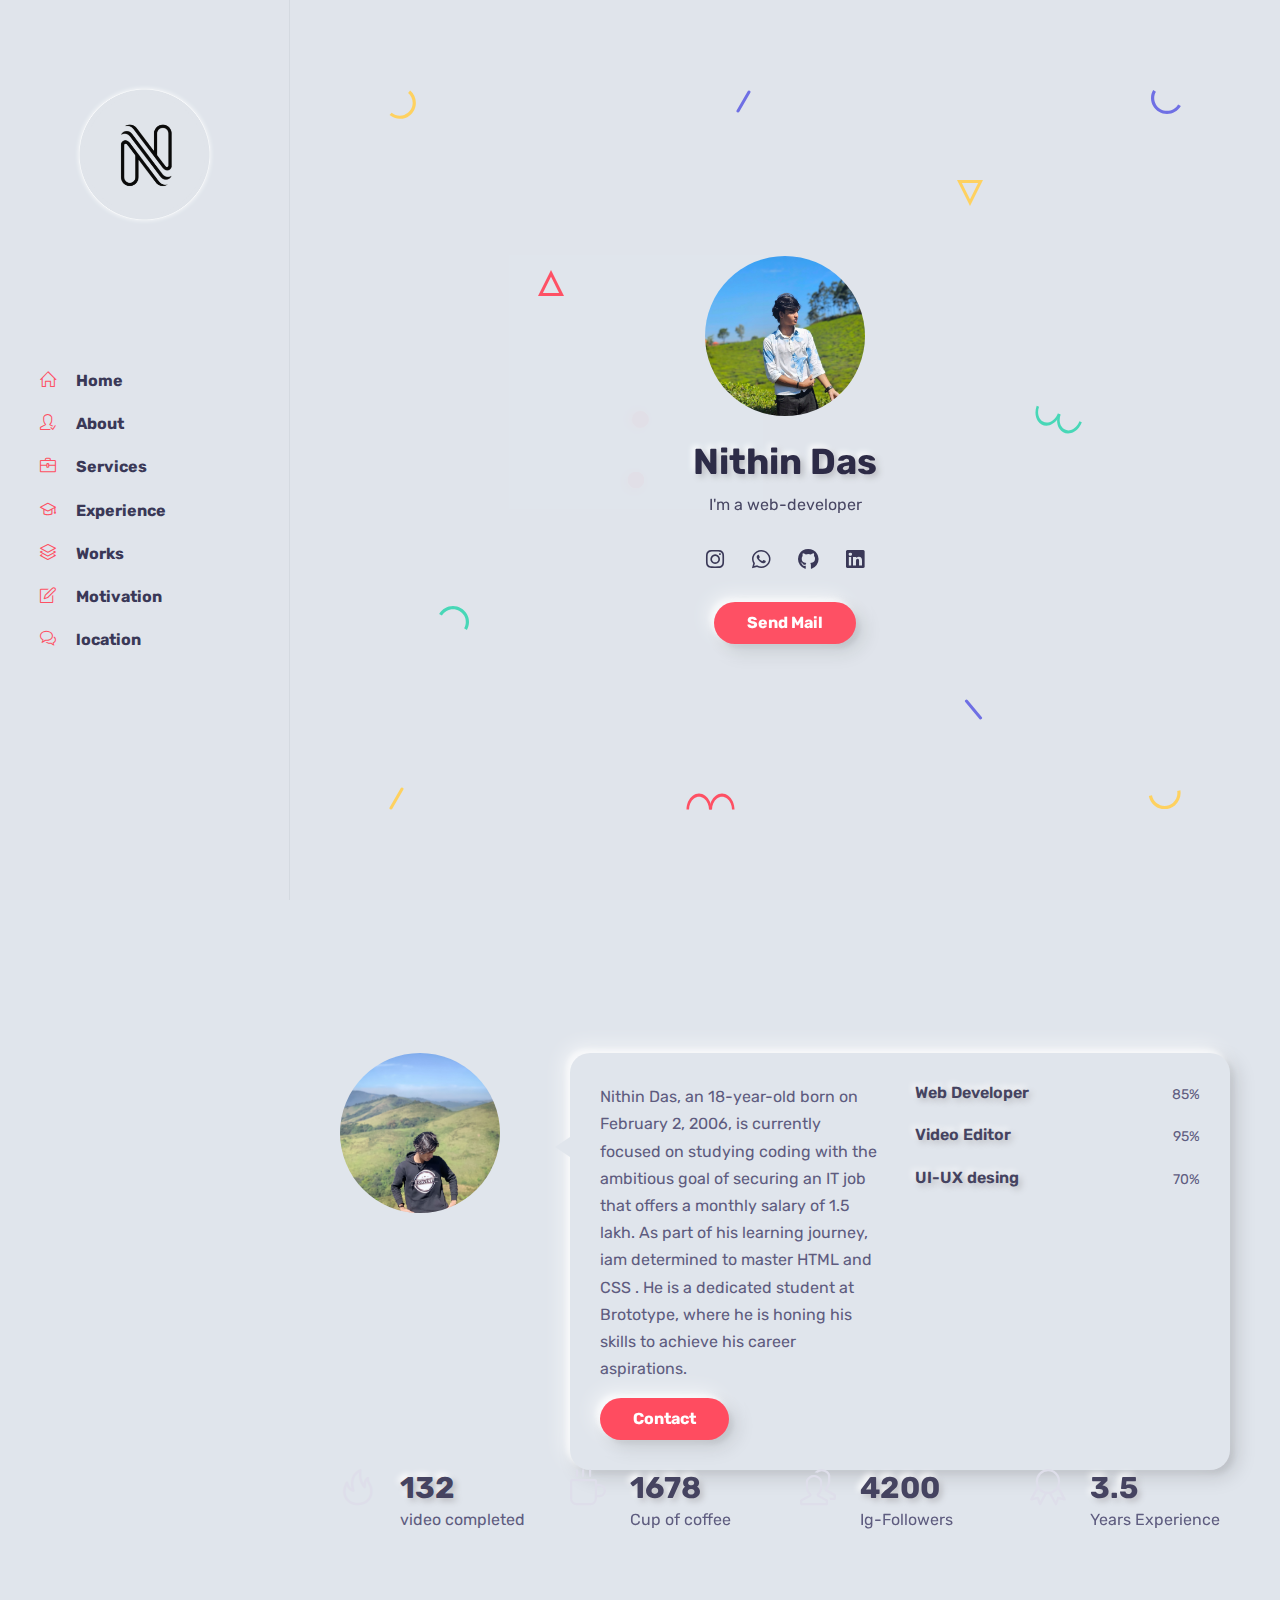
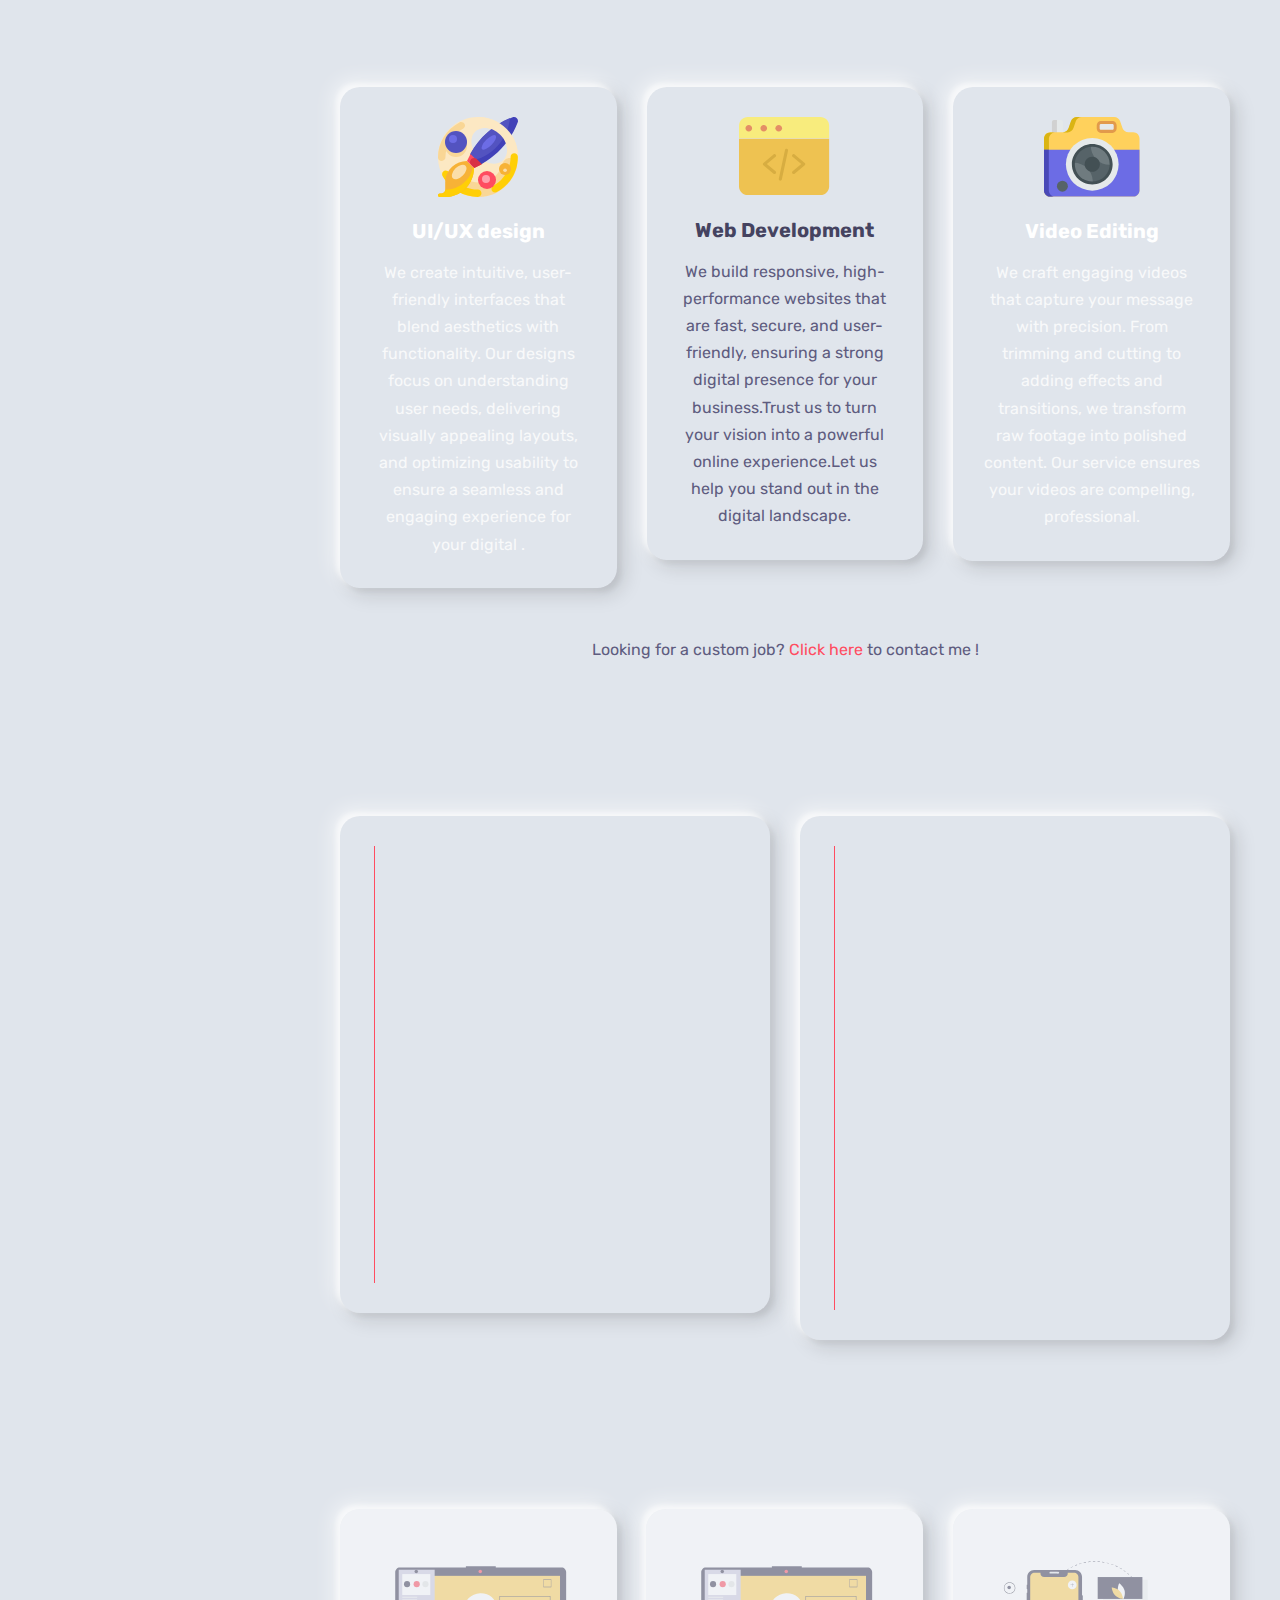
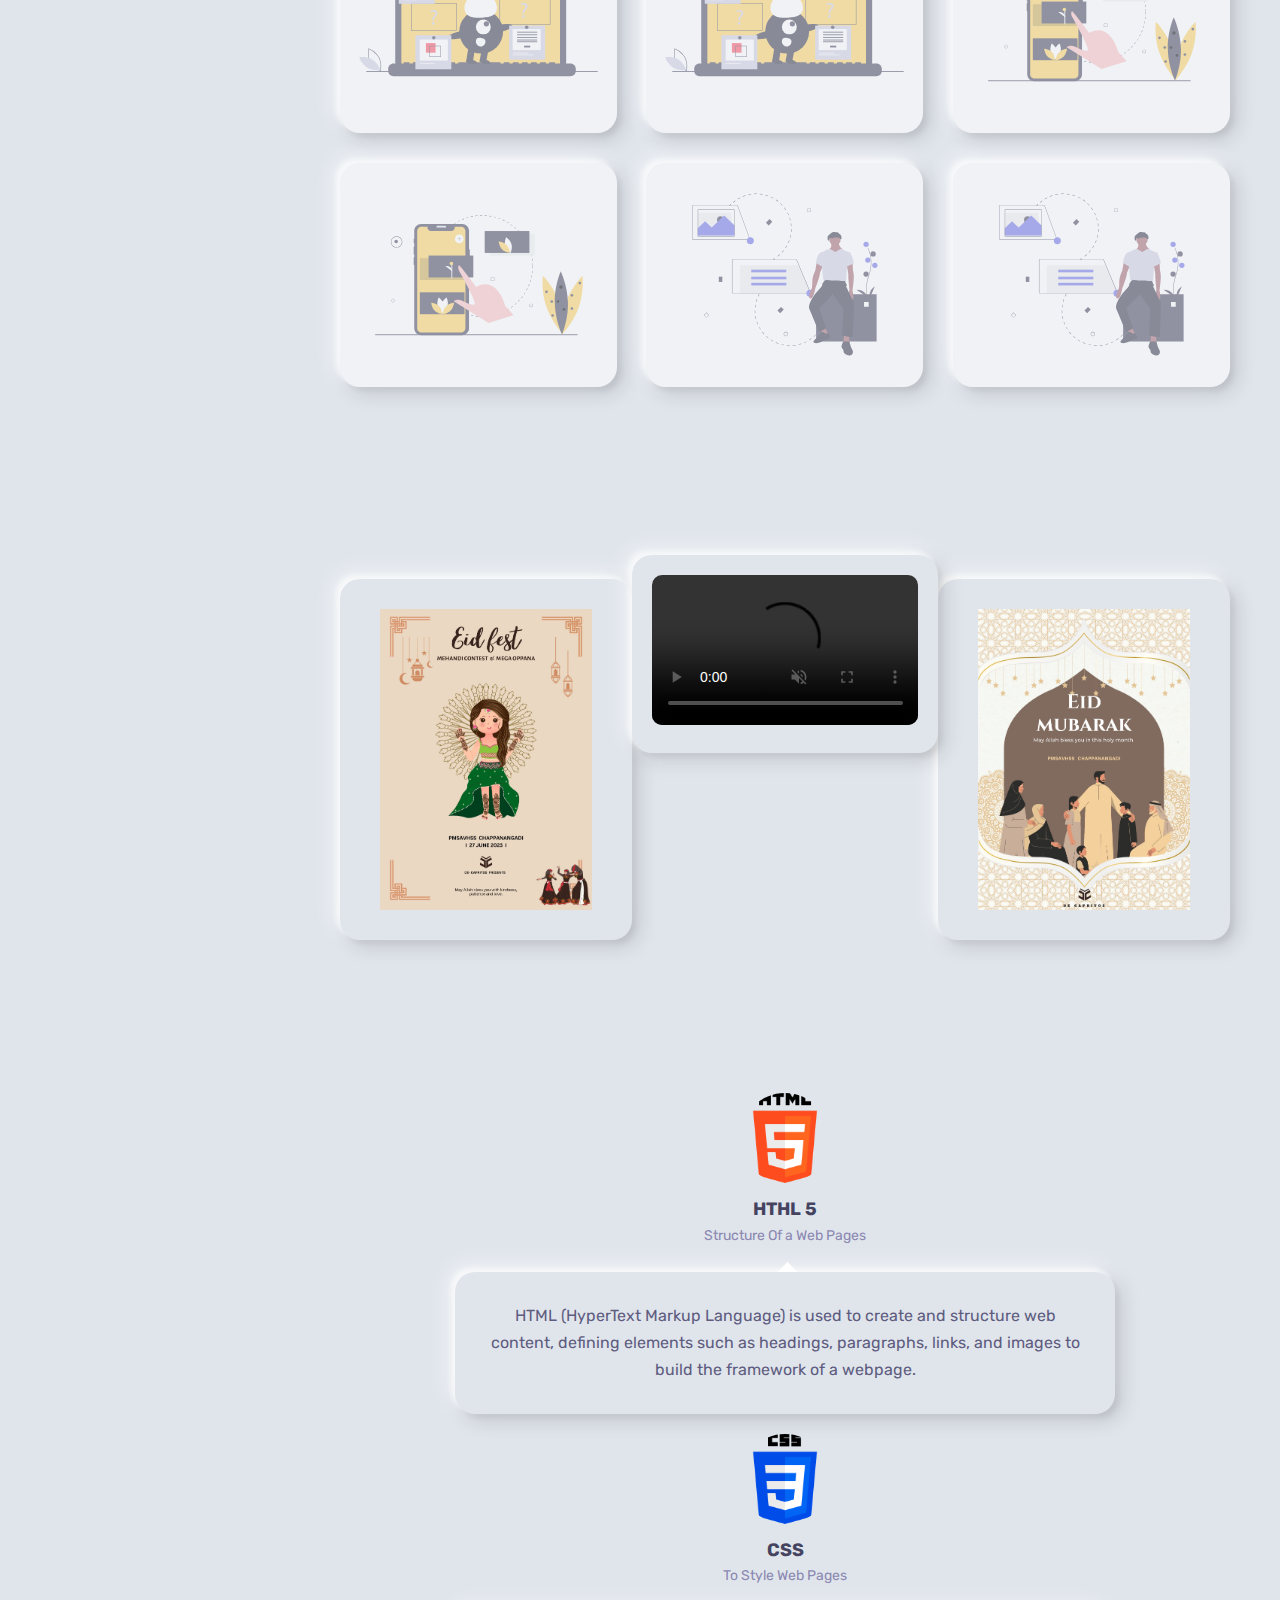
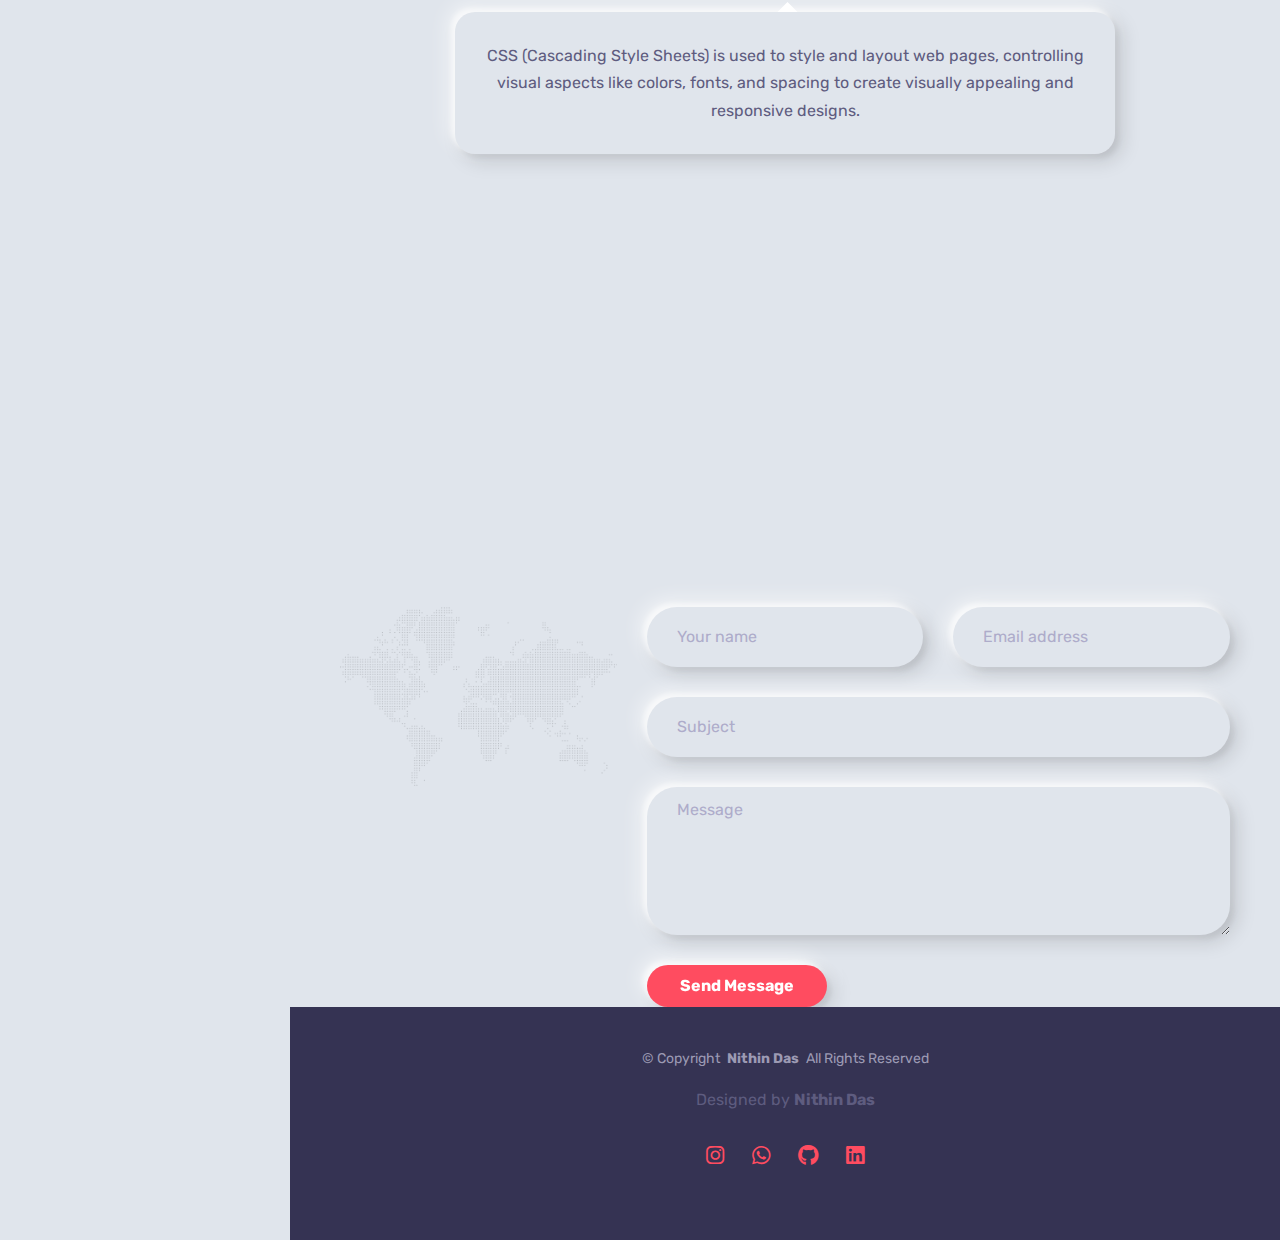
==== commit 7871c5a4: "hello" ====
--- a/index.html
+++ b/index.html
@@ -4,7 +4,7 @@
 <head>
 	<meta http-equiv="Content-Type" content="text/html; charset=UTF-8">
 	<title>www.nithin.com</title>
-	<meta name="description" content="Bolby - Portfolio/CV/Resume HTML Template">
+	<meta name="description" content="nithin - Portfolio/Brototype">
 	<meta name="viewport" content="width=device-width, initial-scale=1, maximum-scale=1">
 	<link rel="shortcut icon" href="images/n letter logo p.png" type="image/x-icon">
 
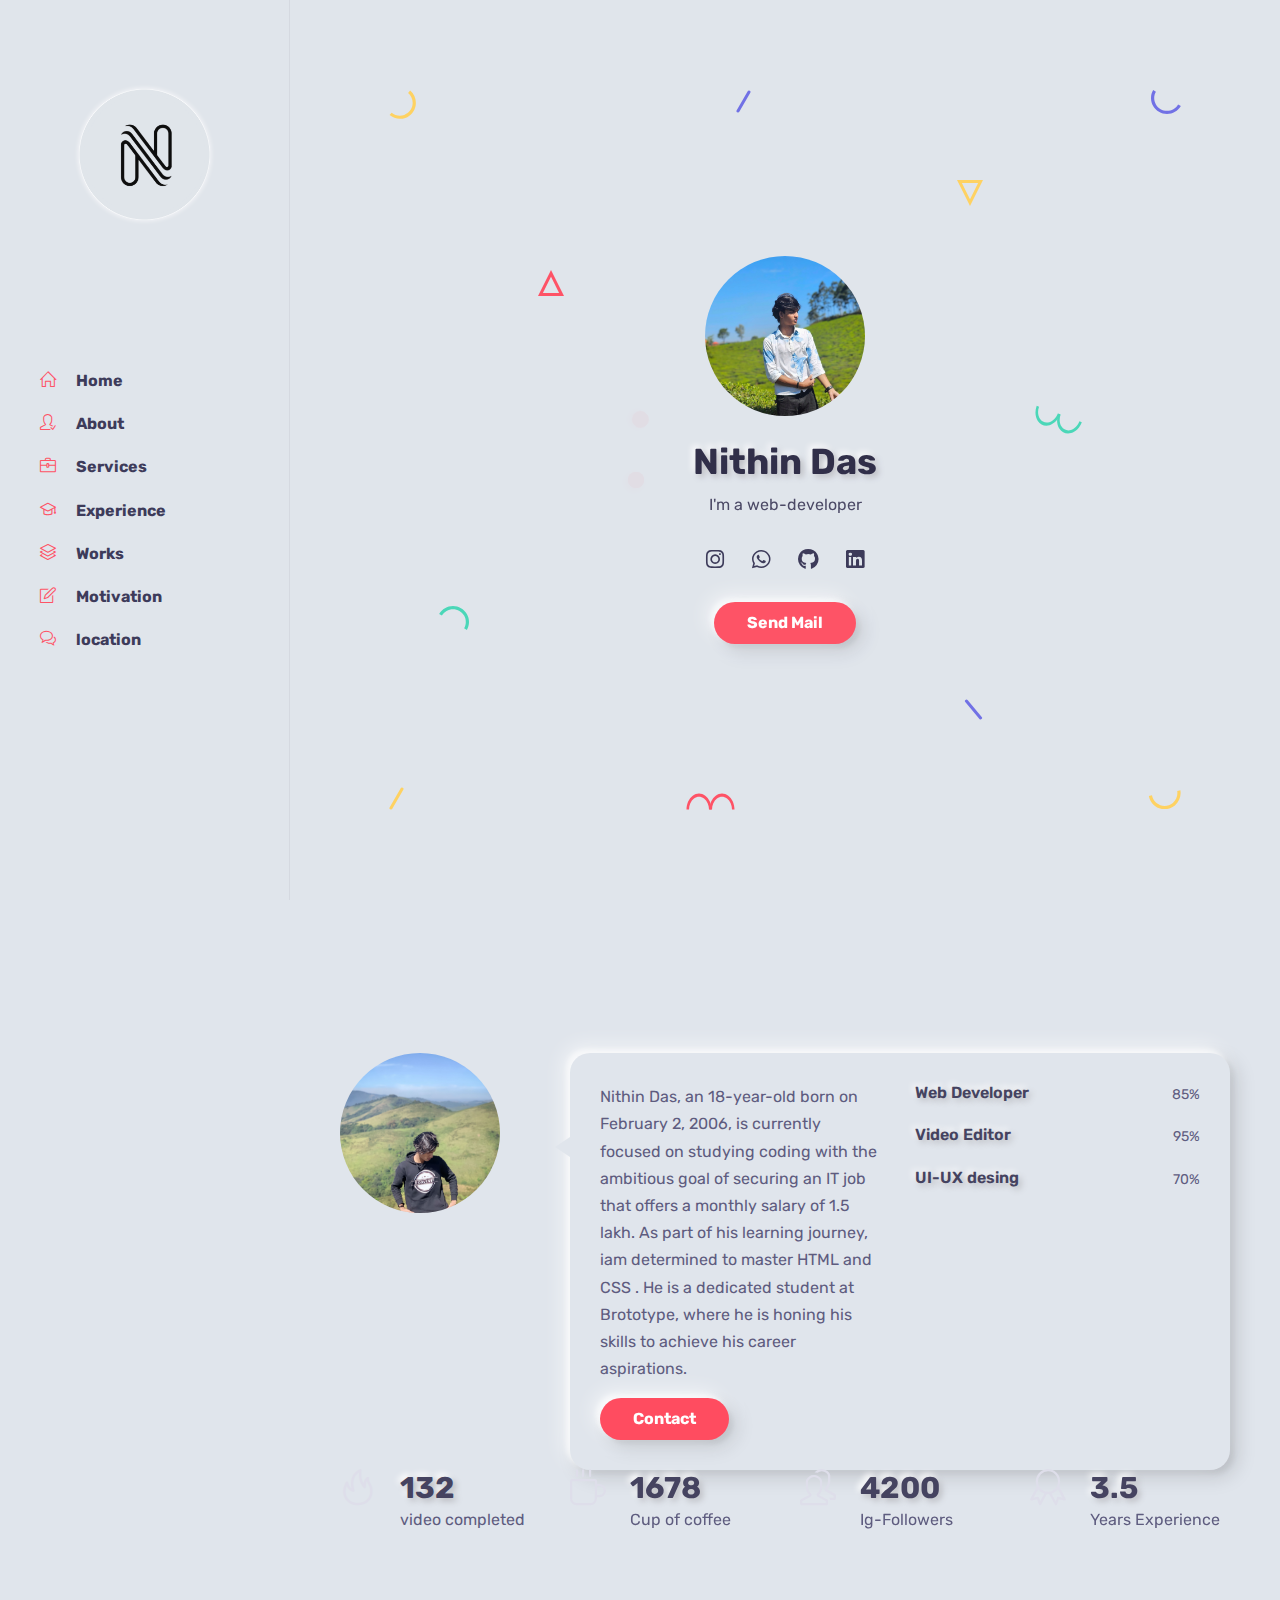
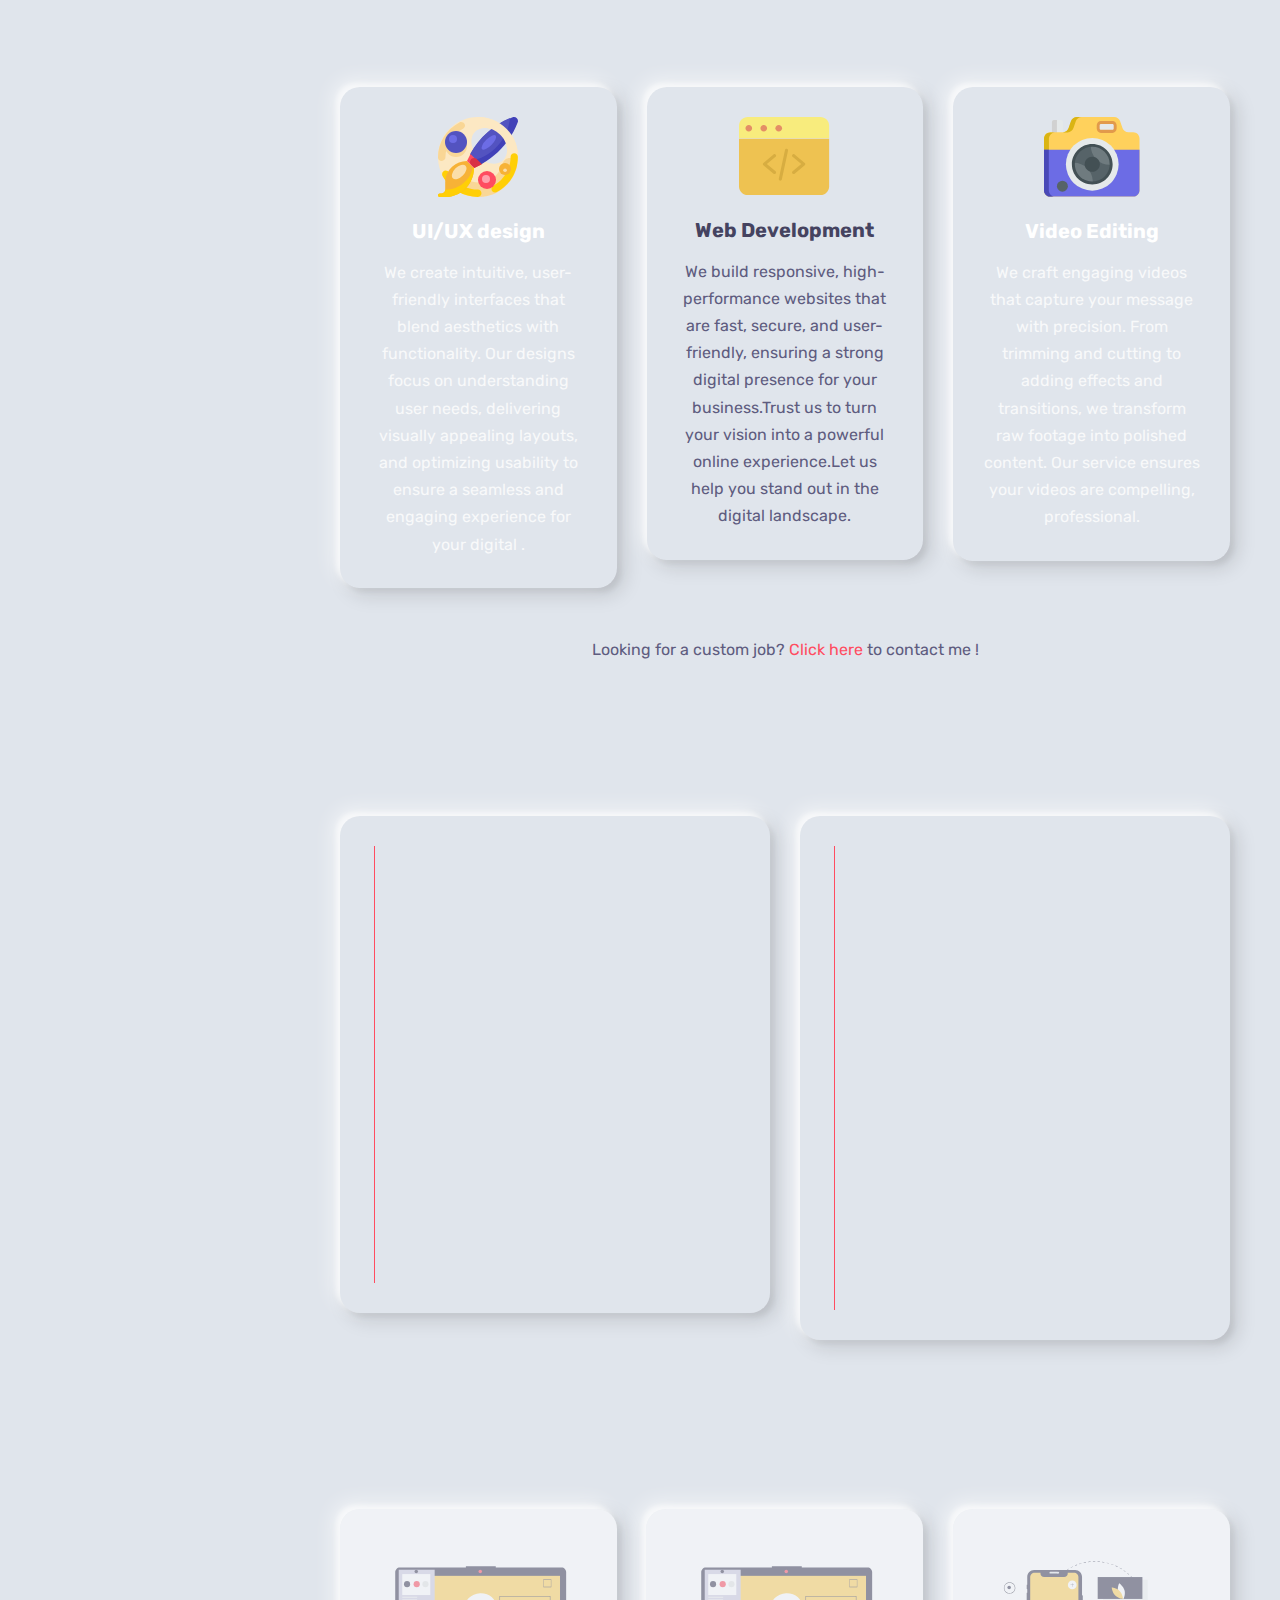
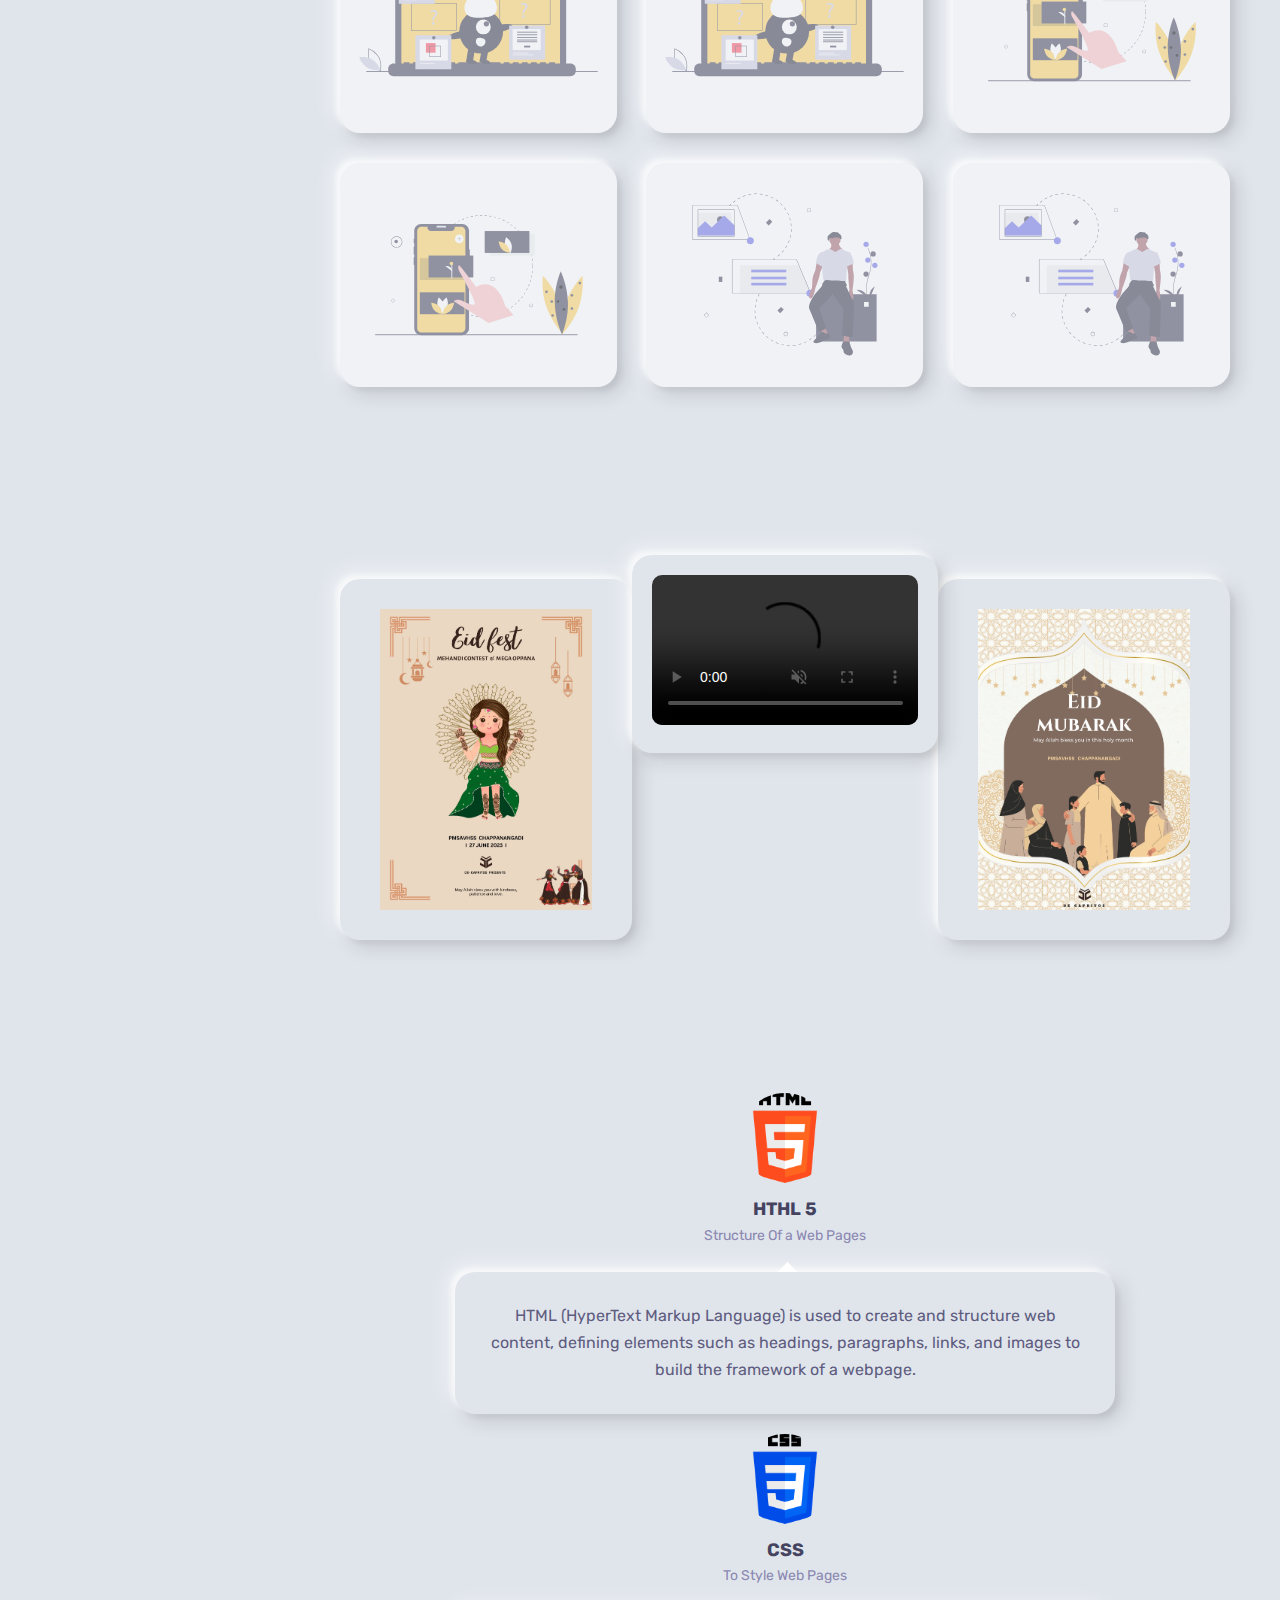
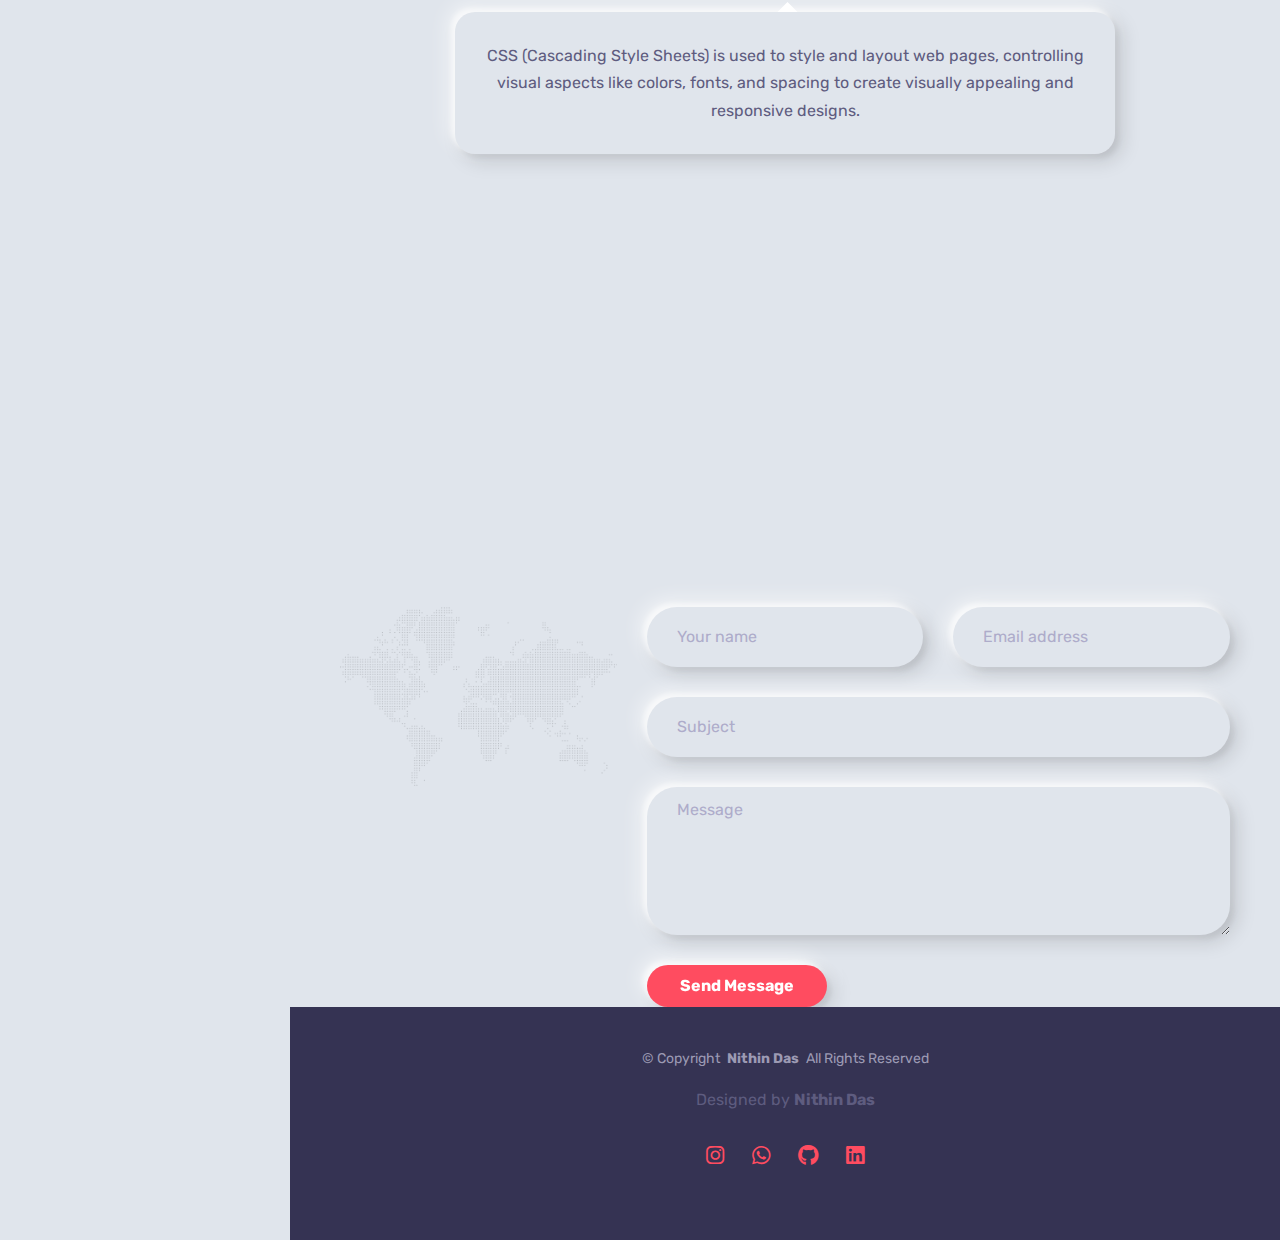
==== commit 52824965: "index.html" ====
--- a/index.html
+++ b/index.html
@@ -877,7 +877,9 @@
 
 					<div class="col-md-8">
 						<!-- Contact Form -->
-						<form id="submit-form"  class="contact-form mt-6" >
+						<form id="submit-form" action="https://api.web3forms.com/submit" method="post" class="contact-form mt-6" >
+							<input type="hidden" name="access_key" value="0558ed90-23bb-4d60-a529-402cb5d9d7db">
+
 
 							<div class="messages"></div>
 
@@ -923,6 +925,7 @@
 
 							<button type="submit" name="submit" id="submit" value="Submit" class="btn btn-default">Send
 								Message</button><!-- Send Button -->
+								<div id="result"></div>
 
 						</form>
 						<!-- Contact Form end -->
@@ -1013,7 +1016,7 @@
 	<script src="js/custom.js"></script>
 
 
-	<script>
+	<!-- <script>
 		$("#submit-form").submit((e) => {
 			e.preventDefault()
 			$.ajax({
@@ -1022,7 +1025,7 @@
 				method: "post",
 				success: function (response) {
 					// alert("Form submitted successfully")
-					// window.location.reload()
+					//window.location.reload()
 					 window.location.href = "last.html"
 				},
 				error: function (err) {
@@ -1031,13 +1034,84 @@
 				}
 			})
 		})
-	</script>
-
-
-
+	</script> -->
+
+
+	<script>
+		const form = document.getElementById('submit-form');
+		const result = document.getElementById('result');
+		
+		  const formData = new FormData(form);
+		  form.addEventListener('submit', function(e) {
+      e.preventDefault();
+
+      const form = e.target;
+      const formData = new FormData(form);
+
+      
+    
+    // Check for form validity
+    if (!form.checkValidity()) {
+     result.innerHTML = "Please fill out all required fields correctly!";
+     return;
+     
+    }
+    
+    const name = form.querySelector('#InputName').value.trim();
+    const email = form.querySelector('#InputEmail').value.trim();
+    const message = form.querySelector('#InputMessage').value.trim();
+   
+   
+    if (!name.match(/^[A-Za-z ]+$/)) {
+        result.innerHTML = 'Name should contain only letters and spaces.';
+        return;
+    }
+   
+    if (!email.match(/^([a-zA-Z0-9_]+)@([a-zA-Z0-9]+)\.([a-zA-Z]+)(.[a-zA-Z]+)?$/)) {
+           result.innerHTML = "Email should be correctly entered";
+           return;
+       }
+       if (message.length < 10) {
+           result.innerHTML = "Message should be at least 10 characters long.";
+           return;
+       }
+
+		  const object = Object.fromEntries(formData);
+		  const json = JSON.stringify(object);
+		  result.innerHTML = "Please wait..."
+		
+			fetch('https://api.web3forms.com/submit', {
+					method: 'POST',
+					headers: {
+						'Content-Type': 'application/json',
+						'Accept': 'application/json'
+					},
+					body: json
+				})
+				.then(async (response) => {
+					let json = await response.json();
+					if (response.status == 200) {
+						result.innerHTML = "Form submitted successfully";
+					} else {
+						console.log(response);
+						result.innerHTML = json.message;
+					}
+				})
+				.catch(error => {
+					console.log(error);
+					result.innerHTML = "Something went wrong!";
+				})
+				.then(function() {
+					form.reset();
+					setTimeout(() => {
+						result.style.display = "none";
+					}, 3000);
+				});
+		});
+		</script>
 
 
 
 </body>
 
-</html>+</html>
